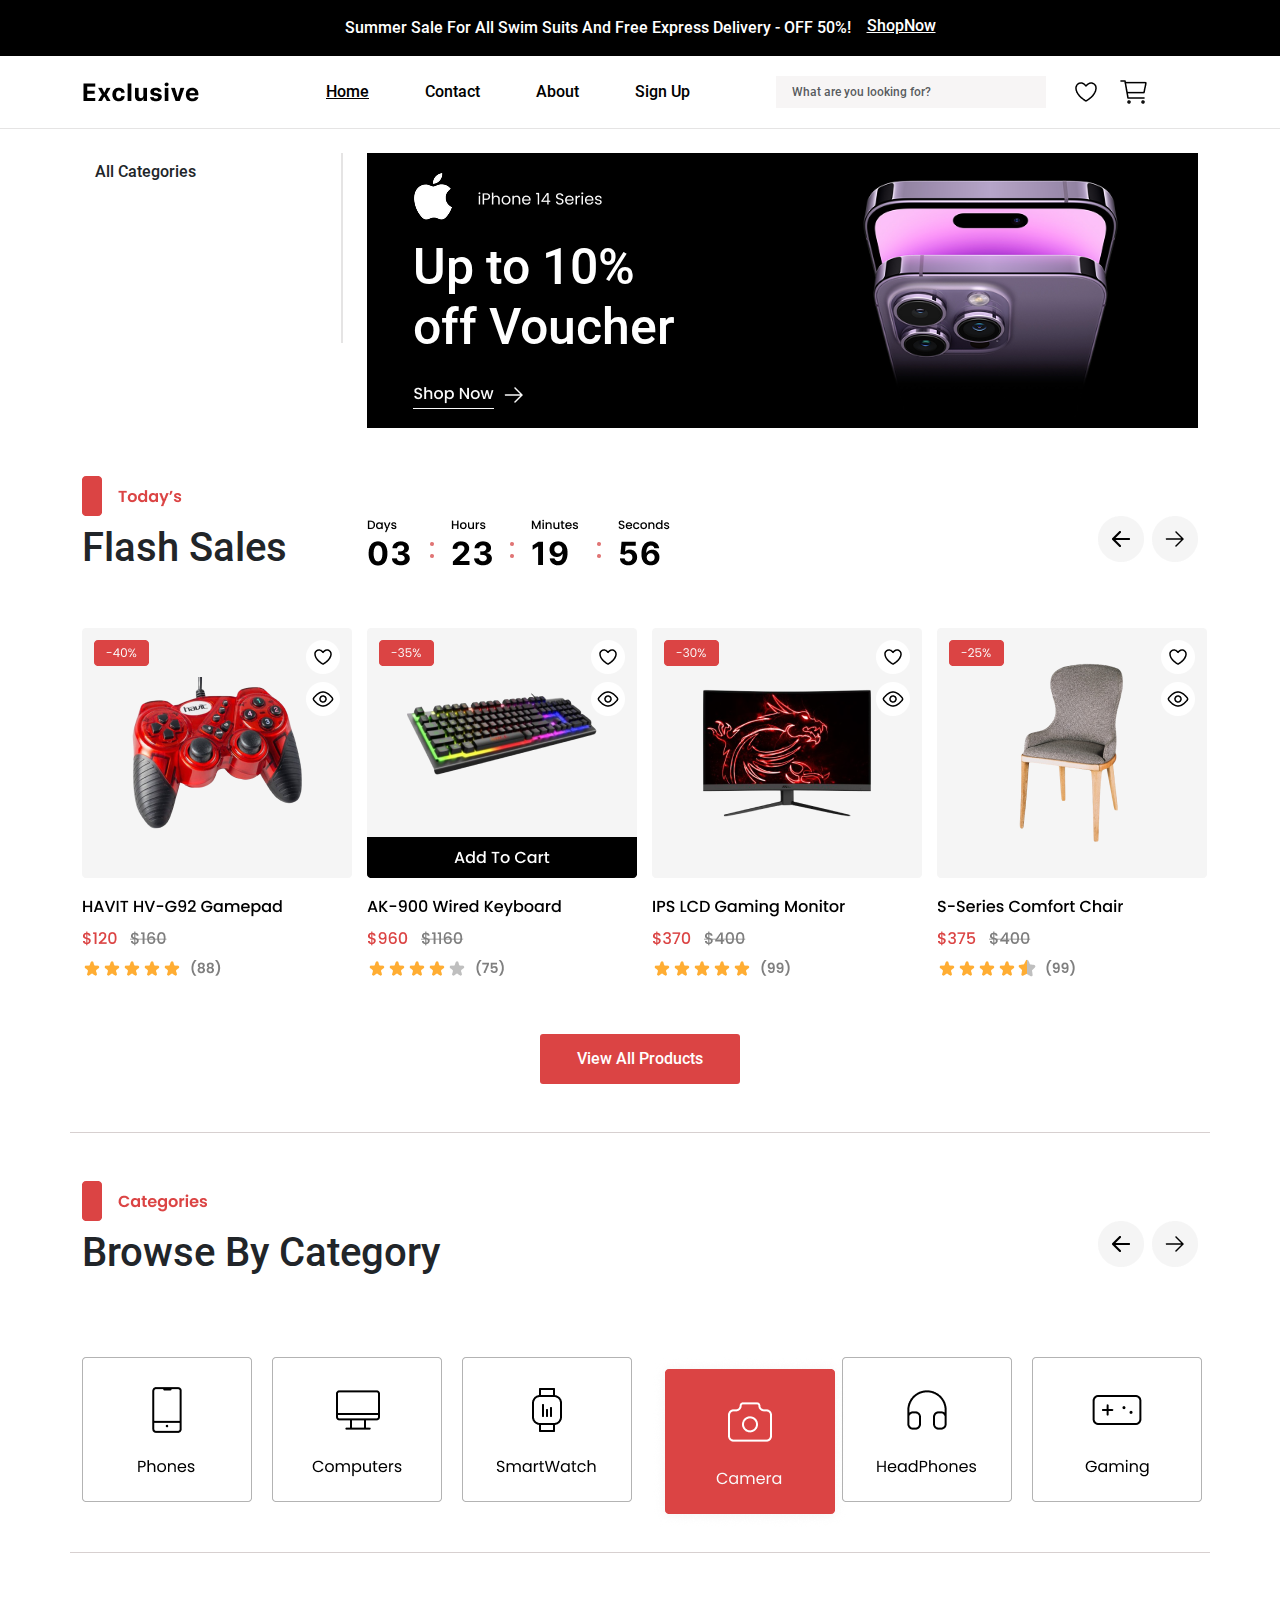
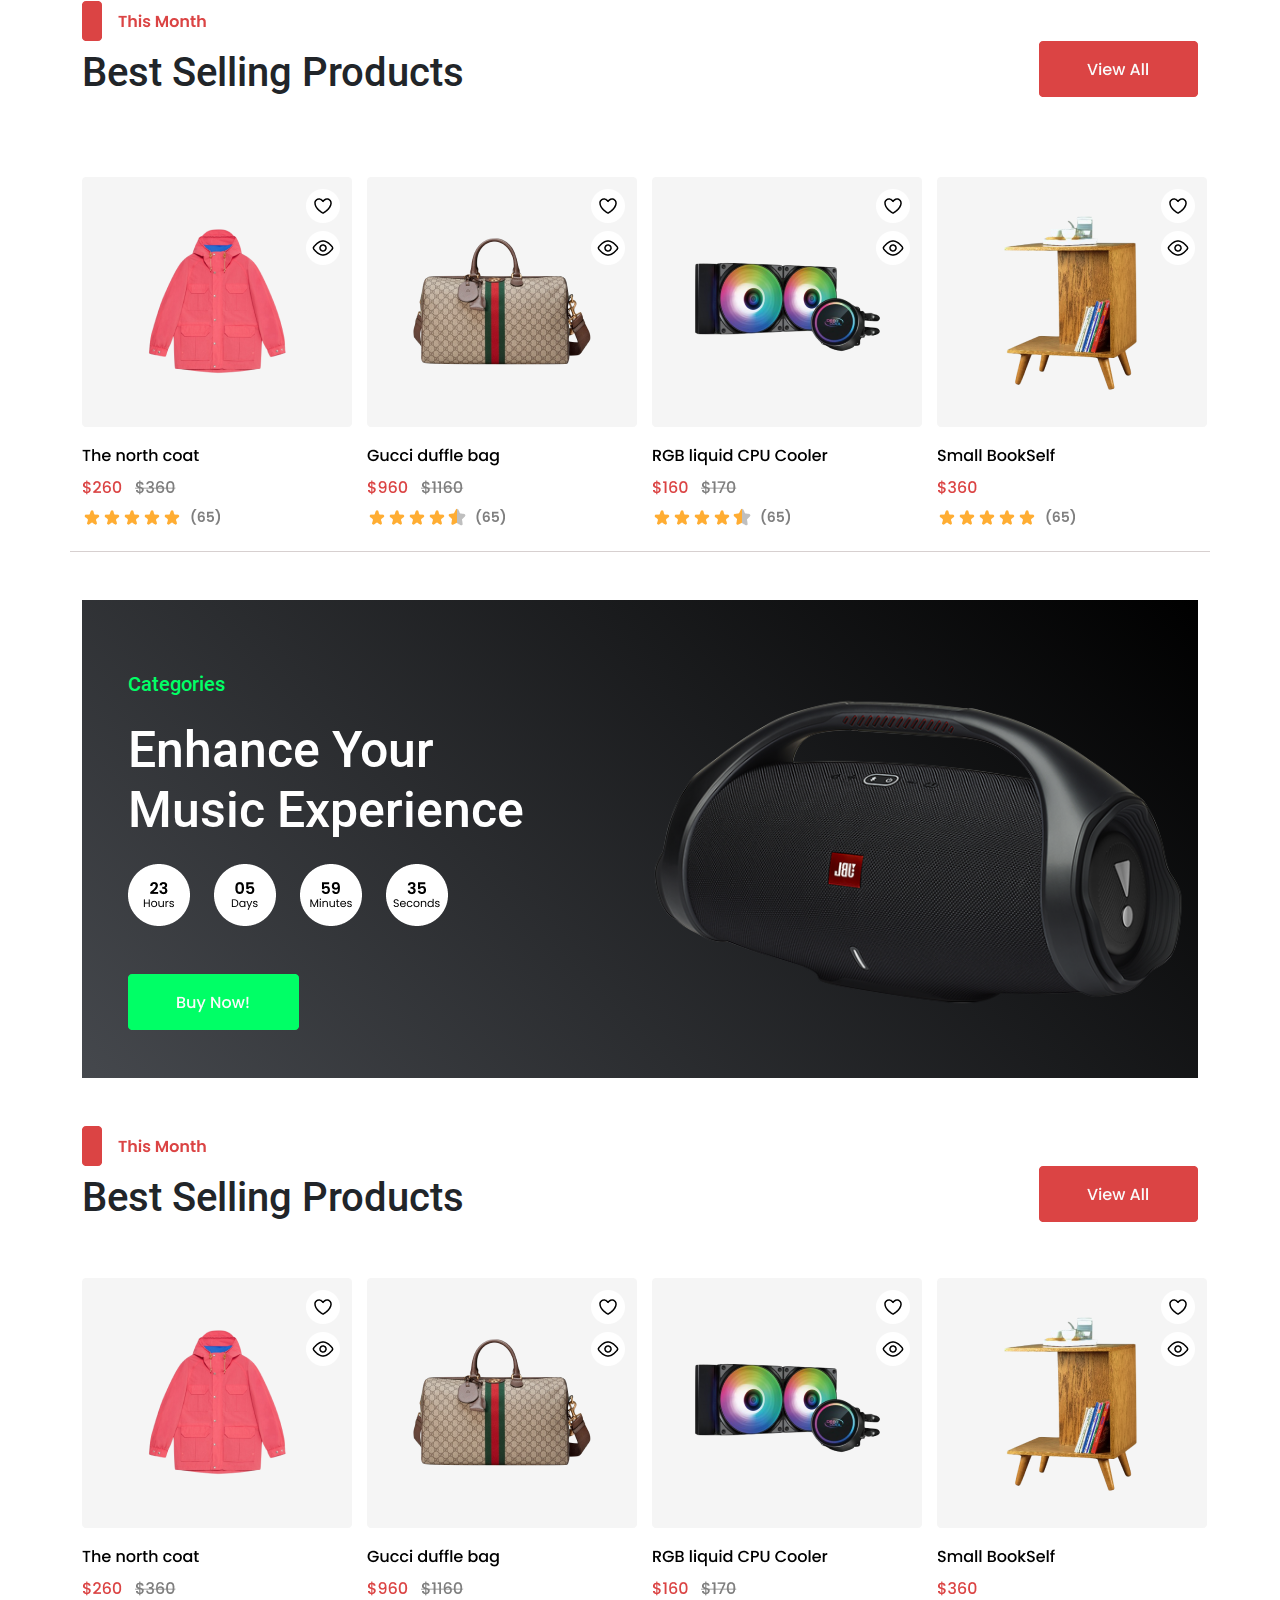
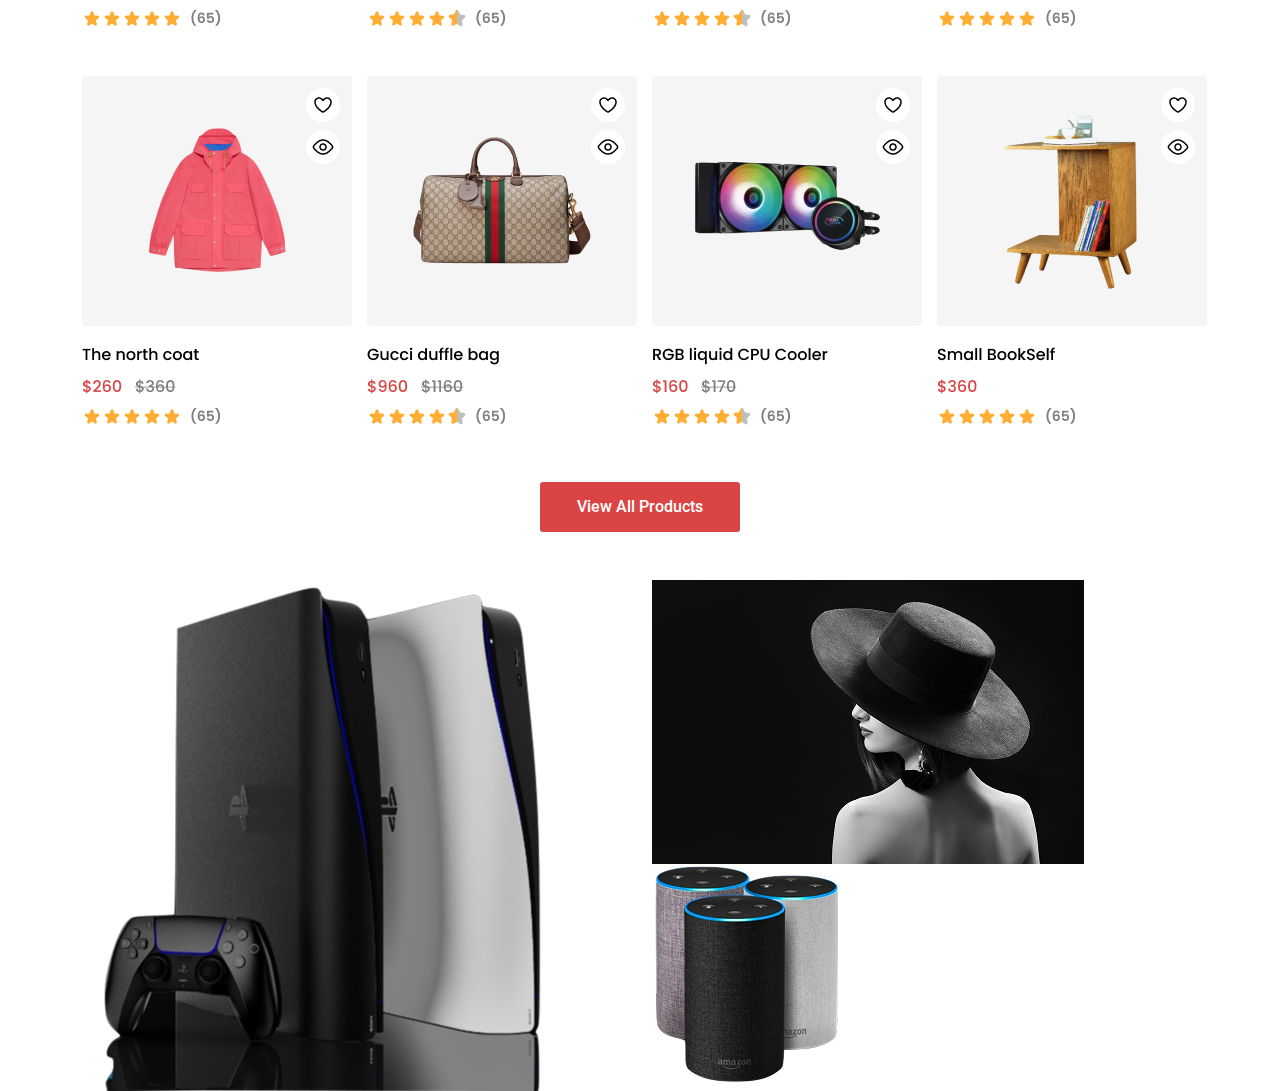
==== index.html @ a67cc104 "first commit" ====
<!DOCTYPE html>
<html lang="en">

<head>
    <meta charset="UTF-8">
    <meta name="viewport" content="width=device-width, initial-scale=1.0">
    <link rel="stylesheet" href="bootstrap-5.3.3-dist/css/bootstrap.min.css">
    <link rel="stylesheet" href="style.css">
    <title>Exclusive</title>
</head>

<body>
    <div class="main">
        <div class="line-1">
            <div class="d-flex justify-content-center pt-3">
                <p class="fs-6">Summer Sale For All Swim Suits And Free Express Delivery - OFF 50%!</p>
                <h4 class="fs-6 ms-lg-3"><a href="#">ShopNow</a></h4>
            </div>
        </div>
        <nav class="navbar navbar-expand-lg p-3">
            <div class="container">
                <img src="./assets/images/navbar/Logo.png" alt="">
                <button class="navbar-toggler" type="button" data-bs-toggle="collapse" data-bs-target="#navbarSupportedContent"
                    aria-controls="navbarSupportedContent" aria-expanded="false" aria-label="Toggle navigation">
                    <span class="navbar-toggler-icon"></span>
                </button>
                <div class="collapse navbar-collapse" id="navbarSupportedContent">
                    <ul class="navbar-nav ms-auto me-auto mb-2 mb-lg-0">
                        <li class="nav-item">
                            <a class="nav-link active text-decoration-underline ps-5 fs-6" aria-current="page" href="#">Home</a>
                        </li>
                        <li class="nav-item">
                            <a class="nav-link active ps-5 fs-6" aria-current="page" href="#">Contact</a>
                        </li>
                        <li class="nav-item">
                            <a class="nav-link active ps-5 fs-6" aria-current="page" href="#">About</a>
                        </li>
                        <li class="nav-item">
                            <a class="nav-link active ps-5 fs-6" aria-current="page" href="#">Sign Up</a>
                        </li>
                    </ul>
                    <form class="d-flex me-5" role="search">
                        <input class="form-control me-4 p- ps-3" type="search" placeholder="What are you looking for?" aria-label="Search" style="width: 270px; background-color: rgba(233, 227, 227, 0.359);font-size: 12px; border: none;">
                        <img src="./assets/images/navbar/Wishlist.png" class="me-3" alt="">
                        <img src="./assets/images/navbar/Cart1.png" alt="">
                    </form>
                </div>
            </div>
        </nav><div class="carded none">
            <div class="container">
                <p class="d-inline-flex gap-1">
                    <button class="btn" type="button" data-bs-toggle="collapse" data-bs-target=".multi-collapse"
                        aria-expanded="false" aria-controls="multiCollapseExample1 multiCollapseExample2">All categories</button>
                </p>
                <div class="row">
                    <div class="col">
                        <div class="collapse multi-collapse" id="multiCollapseExample1">
                            <div class="card card-body">
                                <ul style="list-style-type: none;">
                                    <li class="mt-1 mx-lg-0">Women's Fashion</li>
                                    <li class="mt-1">Men's Fashion</li>
                                    <li class="mt-1">Electronics</li>
                                    <li class="mt-1">Home & Lifestyle</li>
                                    <li class="mt-1">Medicine</li>
                                </ul>
                            </div>
                        </div>
                    </div>
                    <div class="col">
                        <div class="collapse multi-collapse" id="multiCollapseExample2">
                            <div class="card card-body">
                                <ul style="list-style-type: none;">
                                    <li class="mt-1">Sport's & Outdoor</li>
                                    <li class="mt-1">Baby's & Toys</li>
                                    <li class="mt-1">Groceries & Pets</li>
                                    <li class="mt-1">Health</li>
                                    <li class="mt-1">Beauty</li>
                                </ul>
                            </div>
                        </div>
                    </div>
                </div>
            </div>
        </div>
        <div class="header pt-4">
            <div class="container-lg container-fluid">
                <div class="row">
                    <div class="col-3 col-sm-3 col-md-3 col-lg-3">
                        <div class="slider block">
                            <p>
                                <button class="btn" type="button" data-bs-toggle="collapse" data-bs-target="#collapseWidthExample"
                                    aria-expanded="false" aria-controls="collapseWidthExample">
                                    <p>All Categories</p>
                                </button>
                            </p>
                            <div style="min-height: 120px;">
                                <div class="collapse collapse-horizontal" id="collapseWidthExample">
                                    <div class="card card-body p-0 m-0 me-auto" style="width: 200px; cursor: pointer;">
                                        <ul style="list-style-type: none;">
                                            <li class="mt-1 mx-lg-0 mx-5">Women's Fashion</li>
                                            <li class="mt-1">Men's Fashion</li>
                                            <li class="mt-1">Electronics</li>
                                            <li class="mt-1">Home & Lifestyle</li>
                                            <li class="mt-1">Medicine</li>
                                            <li class="mt-1">Sport's & Outdoor</li>
                                            <li class="mt-1">Baby's & Toys</li>
                                            <li class="mt-1">Groceries & Pets</li>
                                            <li class="mt-1">Health & Beauty</li>
                                        </ul>
                                    </div>
                                </div>
                            </div>
                        </div>
                    </div>
                    <div class="col-12 col-sm-12 col-md-9 col-lg-9 d-flex align-items-center justify-content-center">
                        <div class="row mobile d-flex align-items-center justify-content-center" style="background-color: black;">
                            <div class="col-12 col-sm-12 col-md-6 col-lg-6" style="padding-left: 3.6vw;">
                                <div class="text-header text-lg-start text-center">
                                    <img src="./assets/images/cards/Frame 563.png" alt="">
                                    <h1 class="py-3" style="color: white; " >Up to 10% <br> off Voucher</h1>
                                    <img src="./assets/images/header/Frame 562.png" alt="">
                                </div>
                            </div>
                            <div class="col-12 col-sm-12 col-md-6 col-lg-6 me-lg-auto text-center mt-3">
                                <img src="./assets/images/header/mobile-imge.png" alt="" class="img-fluid" style="width: 500px;">
                            </div>

                        </div>
                    </div>
                </div>
            </div>
        </div>
        <div class="cards-1 mt-5">
            <div class="container">
                <img src="./assets/images/cards/Frame 625.png" alt="">
                <div class="row gy-5">
                    <div class="col-12 col-sm-12 col-md-3 co-lg-3 text-lg-start text-center">
                        <h1 class="mt-2">Flash Sales</h1>
                    </div>
                    <div class="col-12 col-sm-12 col-md-5 co-lg-5 text-lg-start text-center">
                        <img src="./assets/images/cards/Group 1000005937.png" alt="" >
                    </div>
                    <div class="col-12 col-sm-12 col-md-4 co-lg-4  text-lg-end text-center">
                        <img src="./assets/images/cards/Frame 726.png" alt="" class="">
                    </div>
                </div>
            </div>
        </div>
        <div class="cards-2 mt-5">
            <div class="container card-2-inner">
                <div class="row gy-5 gx-4 text-lg-start text-center">
                    <div class="col-12 col-sm-12 col-md-6 col-lg-3">
                        <img src="./assets/images/cards/Cart With Flat Discount.png" alt="">
                    </div>
                    <div class="col-12 col-sm-12 col-md-6 col-lg-3">
                        <img src="./assets/images/cards/Cart With Flat Discount (1).png" alt="">
                    </div>
                    <div class="col-12 col-sm-12 col-md-6 col-lg-3">
                        <img src="./assets/images/cards/Cart With Flat Discount (2).png" alt="">
                    </div>
                    <div class="col-12 col-sm-12 col-md-6 col-lg-3">
                        <img src="./assets/images/cards/Cart With Flat Discount (3).png" alt="">
                    </div>
                </div>
                <div class="button text-center py-5">
                    <button type="button" class="btn btn-1 border-0 mt-2 text-center">View All Products</button>
                </div>
            </div>
        </div>
        <div class="cards-1 mt-5">
            <div class="container">
                <img src="./assets/images/cards/catogeries.png" alt="">
                <div class="row gy-5">
                    <div class="col-12 col-sm-12 col-md-8 co-lg-8 text-lg-start text-center">
                        <h1 class="mt-2">Browse By Category</h1>
                    </div>
                    <div class="col-12 col-sm-12 col-md-4 co-lg-4  text-lg-end text-center">
                        <img src="./assets/images/cards/Frame 726.png" alt="" class="">
                    </div>
                </div>
            </div>
        </div>
        <div class="cards-2 mt-5">
            <div class="container card-2-inner py-4">
                <div class="row gy-5 gx-4 text-lg-start text-center">
                    <div class="col-12 col-sm-6 col-md-4 col-lg-2">
                        <img src="./assets/images/cards/Category-Phone.png" alt="">
                    </div>
                    <div class="col-12 col-sm-6 col-md-4 col-lg-2">
                        <img src="./assets/images/cards/catego compu.png" alt="">
                    </div>
                    <div class="col-12 col-sm-6 col-md-4 col-lg-2">
                        <img src="./assets/images/cards/Category-watch.png" alt="">
                    </div>
                    <div class="col-12 col-sm-6 col-md-4 col-lg-2 ">
                        <img src="./assets/images/cards/Category-camera.png" alt="">
                    </div>
                    <div class="col-12 col-sm-6 col-md-4 col-lg-2">
                        <img src="./assets/images/cards/Category-.png" alt="">
                    </div>
                    <div class="col-12 col-sm-6 col-md-4 col-lg-2">
                        <img src="./assets/images/cards/geming.png" alt="">
                    </div>
                </div>
            </div>
        </div>
        <div class="cards-1 mt-5">
            <div class="container">
                <img src="./assets/images/cards/month.png" alt="">
                <div class="row gy-5">
                    <div class="col-12 col-sm-12 col-md-8 co-lg-8 text-lg-start text-center">
                        <h1 class="mt-2">Best Selling Products</h1>
                    </div>
                    <div class="col-12 col-sm-12 col-md-4 co-lg-4  text-lg-end text-center">
                        <img src="./assets/images/cards/Button.png" alt="" class="">
                    </div>
                </div>
            </div>
        </div>
        <div class="cards-2 mt-5">
            <div class="container card-2-inner py-4">
                <div class="row gy-5 gx-4 text-lg-start text-center">
                    <div class="col-12 col-sm-12 col-md-6 col-lg-3">
                        <img src="./assets/images/cards/Cart.png" alt="">
                    </div>
                    <div class="col-12 col-sm-12 col-md-6 col-lg-3">
                        <img src="./assets/images/cards/Cart (1).png" alt="">
                    </div>
                    <div class="col-12 col-sm-12 col-md-6 col-lg-3">
                        <img src="./assets/images/cards/Cart (2).png" alt="">
                    </div>
                    <div class="col-12 col-sm-12 col-md-6 col-lg-3">
                        <img src="./assets/images/cards/Cart (3).png" alt="">
                    </div>
                </div>
            </div>
        </div>
        <div class="banner mt-5">
            <div class="container">
                <div class="row gy-2">
                    <div class="col-12 col-sm-12 col-md-12 col-lg-12 d-flex align-items-center justify-content-center">
                        <div class="row mobile d-flex align-items-center justify-content-center py-5" style="background: linear-gradient(45deg, #45484d 0%,#000000 100%); ">
                            <div class="col-12 col-sm-12 col-md-6 col-lg-6" style="padding-left: 3.6vw;">
                                <div class="text-header text-lg-start text-center">
                                    <h5 class="mt-4" style="color: #00FF66;">Categories</h5>
                                    <h1 class="py-3" style="color: white; ">Enhance Your <br> Music Experience</h1>
                                    <img src="./assets/images/cards/group-circles.png" alt=""> <br>
                                    <img src="./assets/images/cards/Button (1).png" alt="" class="mt-5">
                                </div>
                            </div>
                            <div class="col-12 col-sm-12 col-md-6 col-lg-6 me-lg-auto text-center mt-4" style="">
                                <img src="./assets/images/cards/JBL_BOOMBOX_2_HERO_020_x1 (1) 1.png" alt="" class="img-fluid" style="width: 100%; height: 100%;">
                            </div>
                    
                        </div>
                    </div>
                </div>
            </div>
        </div>
        <div class="cards-1 mt-5">
            <div class="container">
                <img src="./assets/images/cards/month.png" alt="">
                <div class="row gy-5">
                    <div class="col-12 col-sm-12 col-md-8 co-lg-8 text-lg-start text-center">
                        <h1 class="mt-2">Best Selling Products</h1>
                    </div>
                    <div class="col-12 col-sm-12 col-md-4 co-lg-4  text-lg-end text-center">
                        <img src="./assets/images/cards/Button.png" alt="" class="">
                    </div>
                </div>
            </div>
        </div>
        <div class="cards-2 mt-5">
            <div class="container ">
                <div class="row gy-5 gx-4 text-lg-start text-center">
                    <div class="col-12 col-sm-12 col-md-6 col-lg-3">
                        <img src="./assets/images/cards/Cart.png" alt="">
                    </div>
                    <div class="col-12 col-sm-12 col-md-6 col-lg-3">
                        <img src="./assets/images/cards/Cart (1).png" alt="">
                    </div>
                    <div class="col-12 col-sm-12 col-md-6 col-lg-3">
                        <img src="./assets/images/cards/Cart (2).png" alt="">
                    </div>
                    <div class="col-12 col-sm-12 col-md-6 col-lg-3">
                        <img src="./assets/images/cards/Cart (3).png" alt="">
                    </div>
                </div>
            </div>
        </div>
        <div class="cards-2 mt-5">
            <div class="container ">
                <div class="row gy-5 gx-4 text-lg-start text-center">
                    <div class="col-12 col-sm-12 col-md-6 col-lg-3">
                        <img src="./assets/images/cards/Cart.png" alt="">
                    </div>
                    <div class="col-12 col-sm-12 col-md-6 col-lg-3">
                        <img src="./assets/images/cards/Cart (1).png" alt="">
                    </div>
                    <div class="col-12 col-sm-12 col-md-6 col-lg-3">
                        <img src="./assets/images/cards/Cart (2).png" alt="">
                    </div>
                    <div class="col-12 col-sm-12 col-md-6 col-lg-3">
                        <img src="./assets/images/cards/Cart (3).png" alt="">
                    </div>
                </div>
                <div class="button text-center py-5">
                    <button type="button" class="btn btn-1 border-0 mt-2 text-center">View All Products</button>
                </div>
            </div>
        </div>
        <div class="grid-1">
            <div class="container">
                <div class="row">
                     <div class="col-12 col-sm-12 col-md-6 col-lg-6">
                        <div class="grid-1-card">
                            <img src="./assets/images/crads-2/ps5-slim-goedkope-playstation_large 1.png" alt="">
                        </div>
                     </div>
                     <div class="col-12 col-sm-12 col-md-6 col-lg-6">
                        <div class="row">
                            <div class="col-12">
                                <div class="grid-sec-2">
                                    <img src="./assets/images/crads-2/attractive-woman-wearing-hat-posing-black-background 1.png" alt="">
                                </div>
                            </div>
                            <div class="col-12">
                                <div class="grid-sec-3">
                                    <img src="./assets/images/crads-2/69-694768_amazon-echo-png-clipart-transparent-amazon-echo-png 1.png" alt="">
                                    
                                </div>
                            </div>
                        </div>
                     </div>
                </div>
            </div>
        </div>
    </div>
    <script src="bootstrap-5.3.3-dist/js/bootstrap.min.js"></script>
</body>

</html>
---- style.css ----
@font-face {
    font-family: Roboto;
    src: url(assets/font/Roboto/Roboto-Black.ttf),
}

@font-face {
    font-family: Roboto-med;
    src: url(assets/font/Roboto/Roboto-Medium.ttf),
}

@font-face {
    font-family: Roboto-light;
    src: url(assets/font/Roboto/Roboto-Light.ttf);
}

* {
    margin: 0;
    padding: 0;
    box-sizing: border-box;
    font-family: Roboto-med;
}

.main {
    width: 100%;
    height: 100%;
    overflow-x: hidden;
    box-sizing: border-box;
}

.line-1 {
    width: 100%;
    height: 100%;
    background-color: black;
    color: white;
}

.line-1 h4 a{
    color: white;
}

.navbar {
    background-color: white;
    border-bottom: 1px solid rgba(183, 181, 181, 0.359);
}

.form-control {
    border-radius: 0;
}

.mobile {
    width: 100%;
    height: 100%;
}

.collapse li:hover {
    text-decoration: underline;
}

.slider {
    border-right: 2px solid rgba(183, 181, 181, 0.359);
}

.mobile h1 {
    font-size: 50px;
}

.none {
    display: none;
}

@media (max-width:765px) {
    .none {
        display: block;
    }
    .block {
        display: none;
    }
}

@media (max-width:840px) {
    .mobile h1 {
        font-size: 40px;
    }
}

.card-2-inner {
    width: 100%;
    height: 100%;
    border-bottom: 1px solid rgb(215, 208, 208);
}

.btn-1 {
    border-radius: 3px;
    background-color: #DB4444;
    width: 200px;
    height: 50px;
    color: white;
}
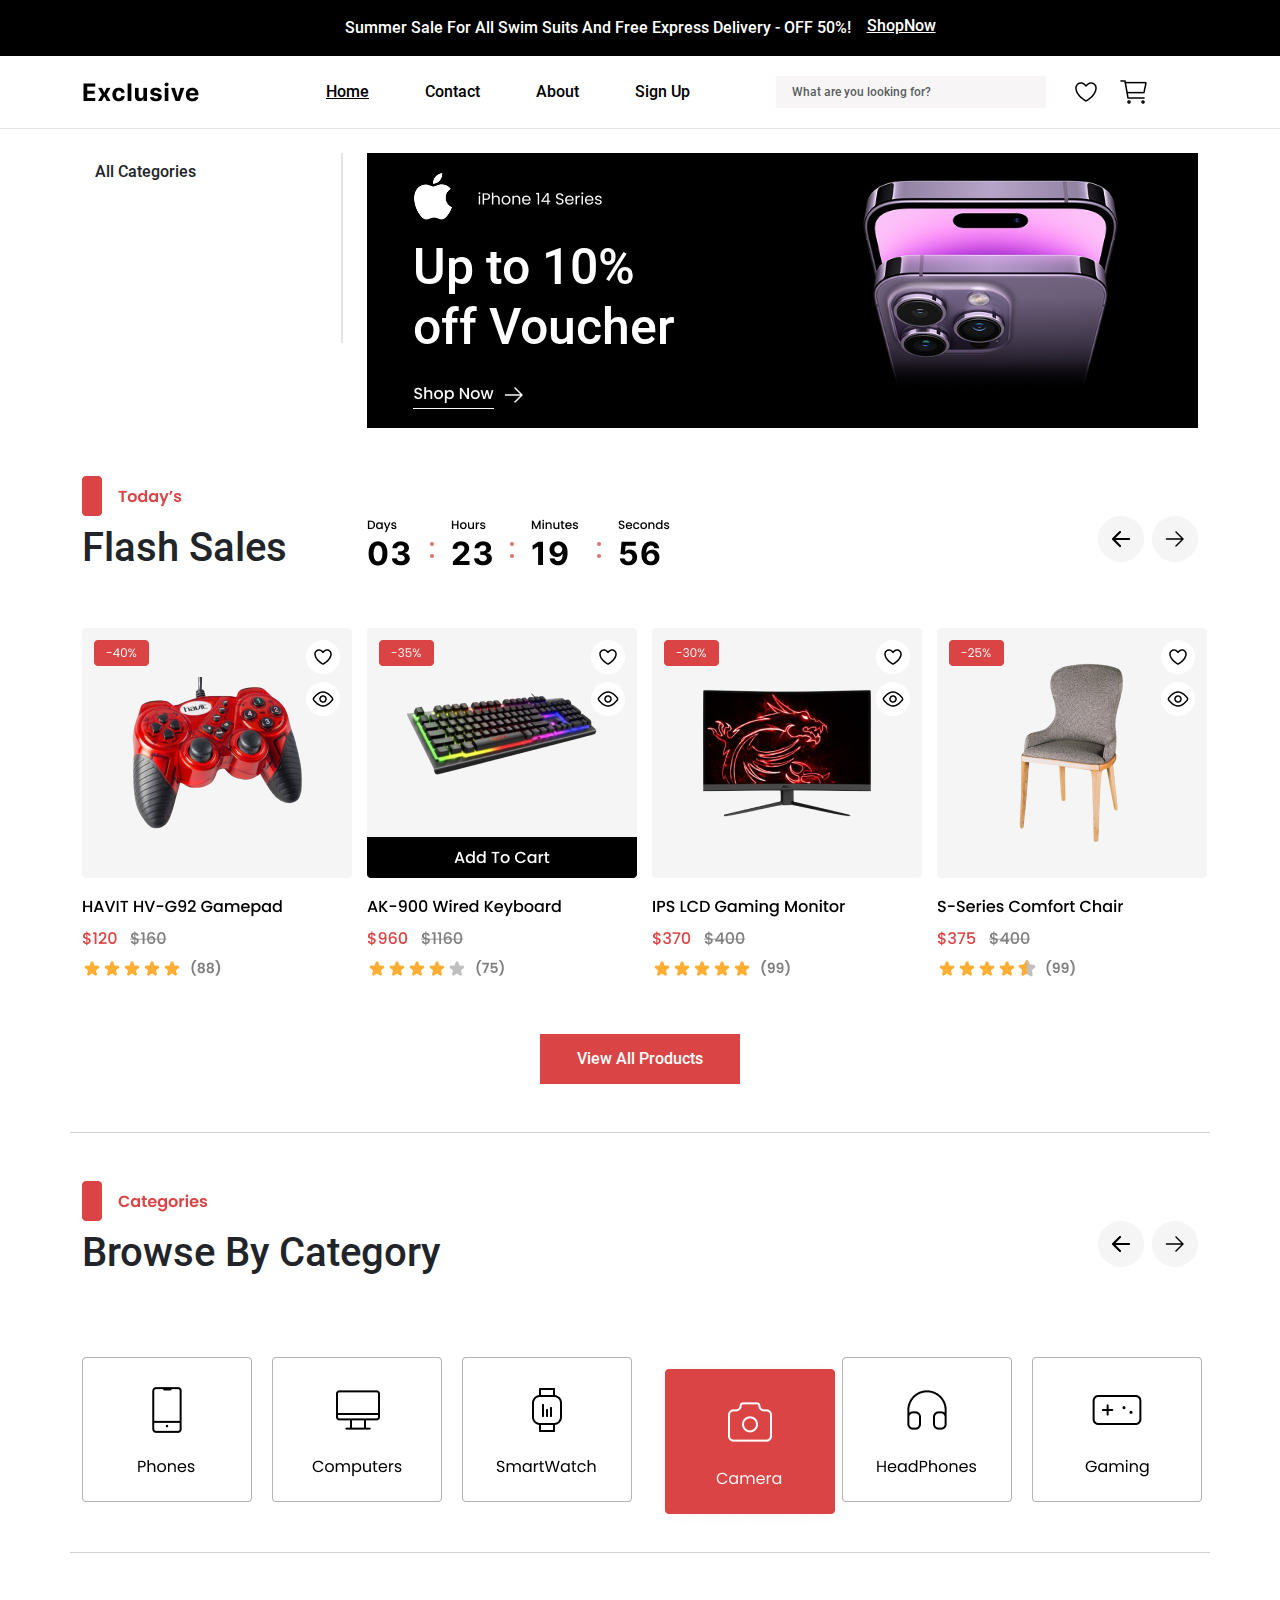
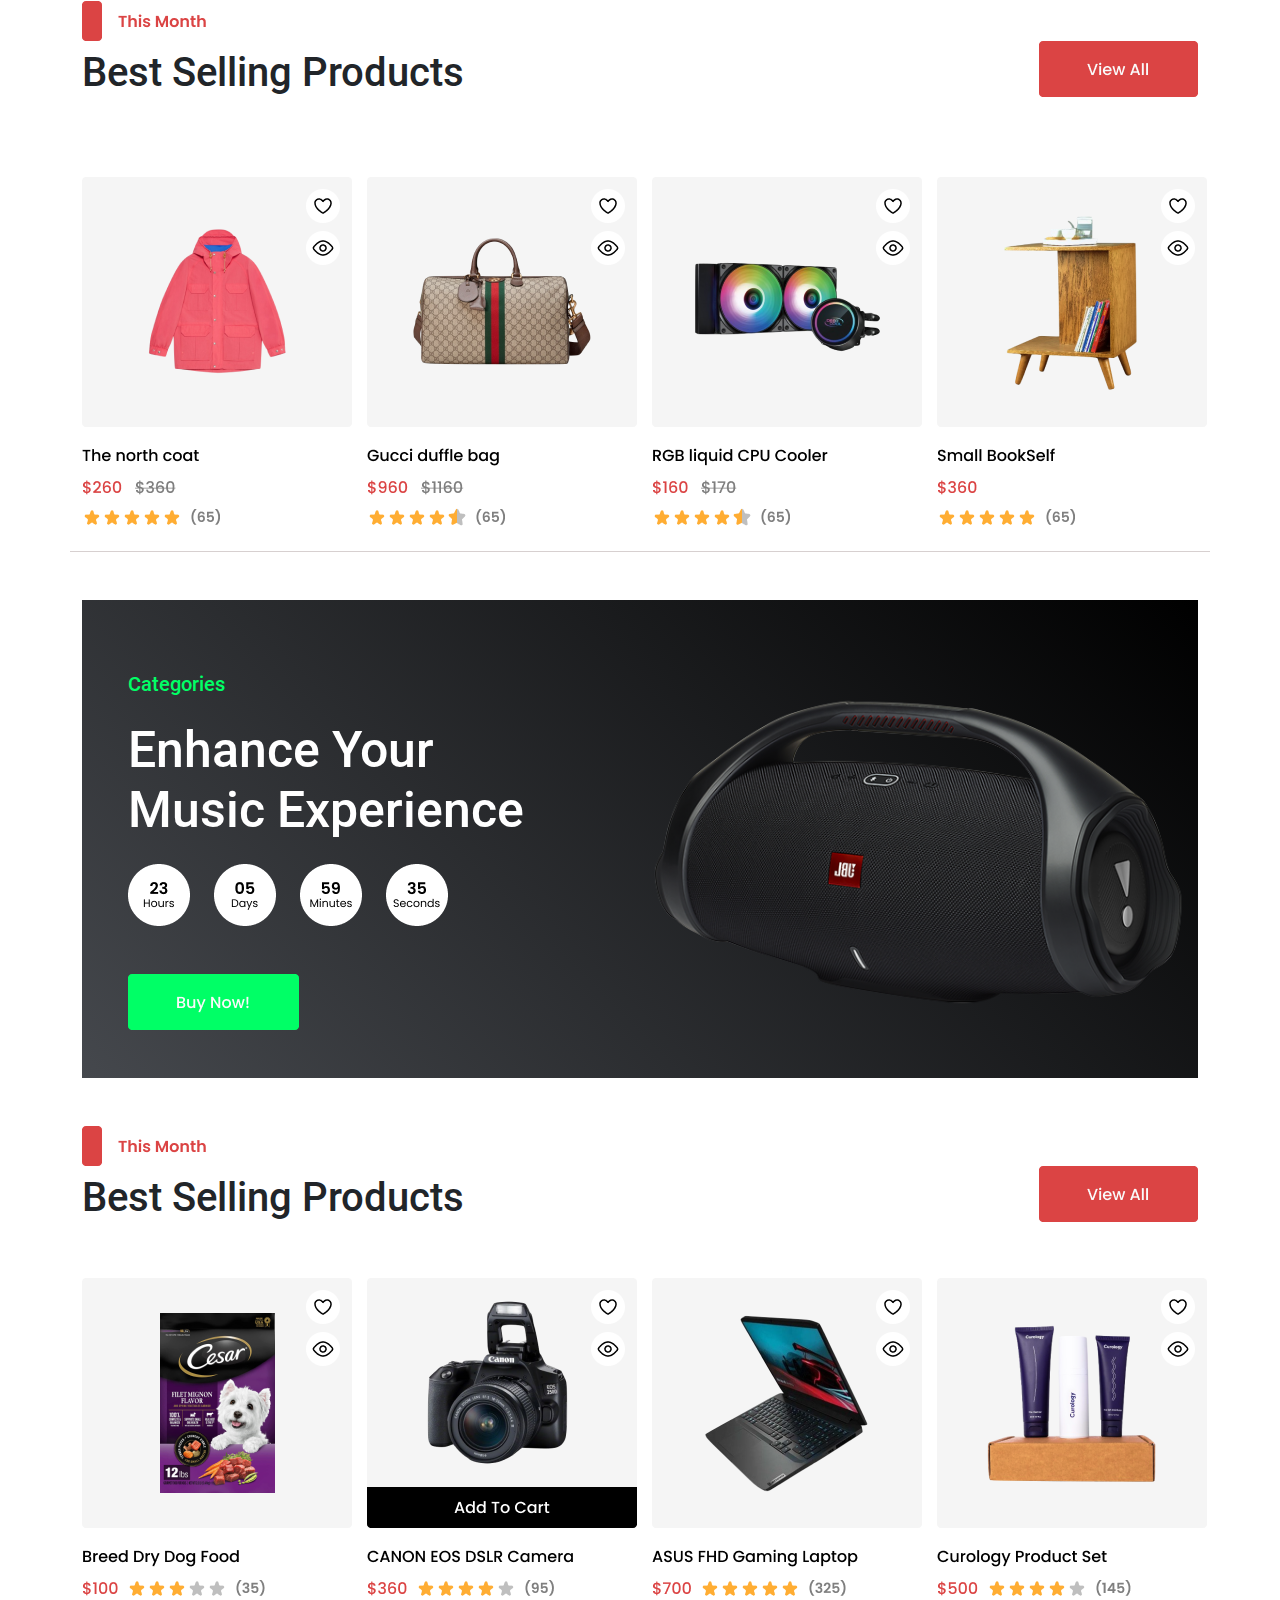
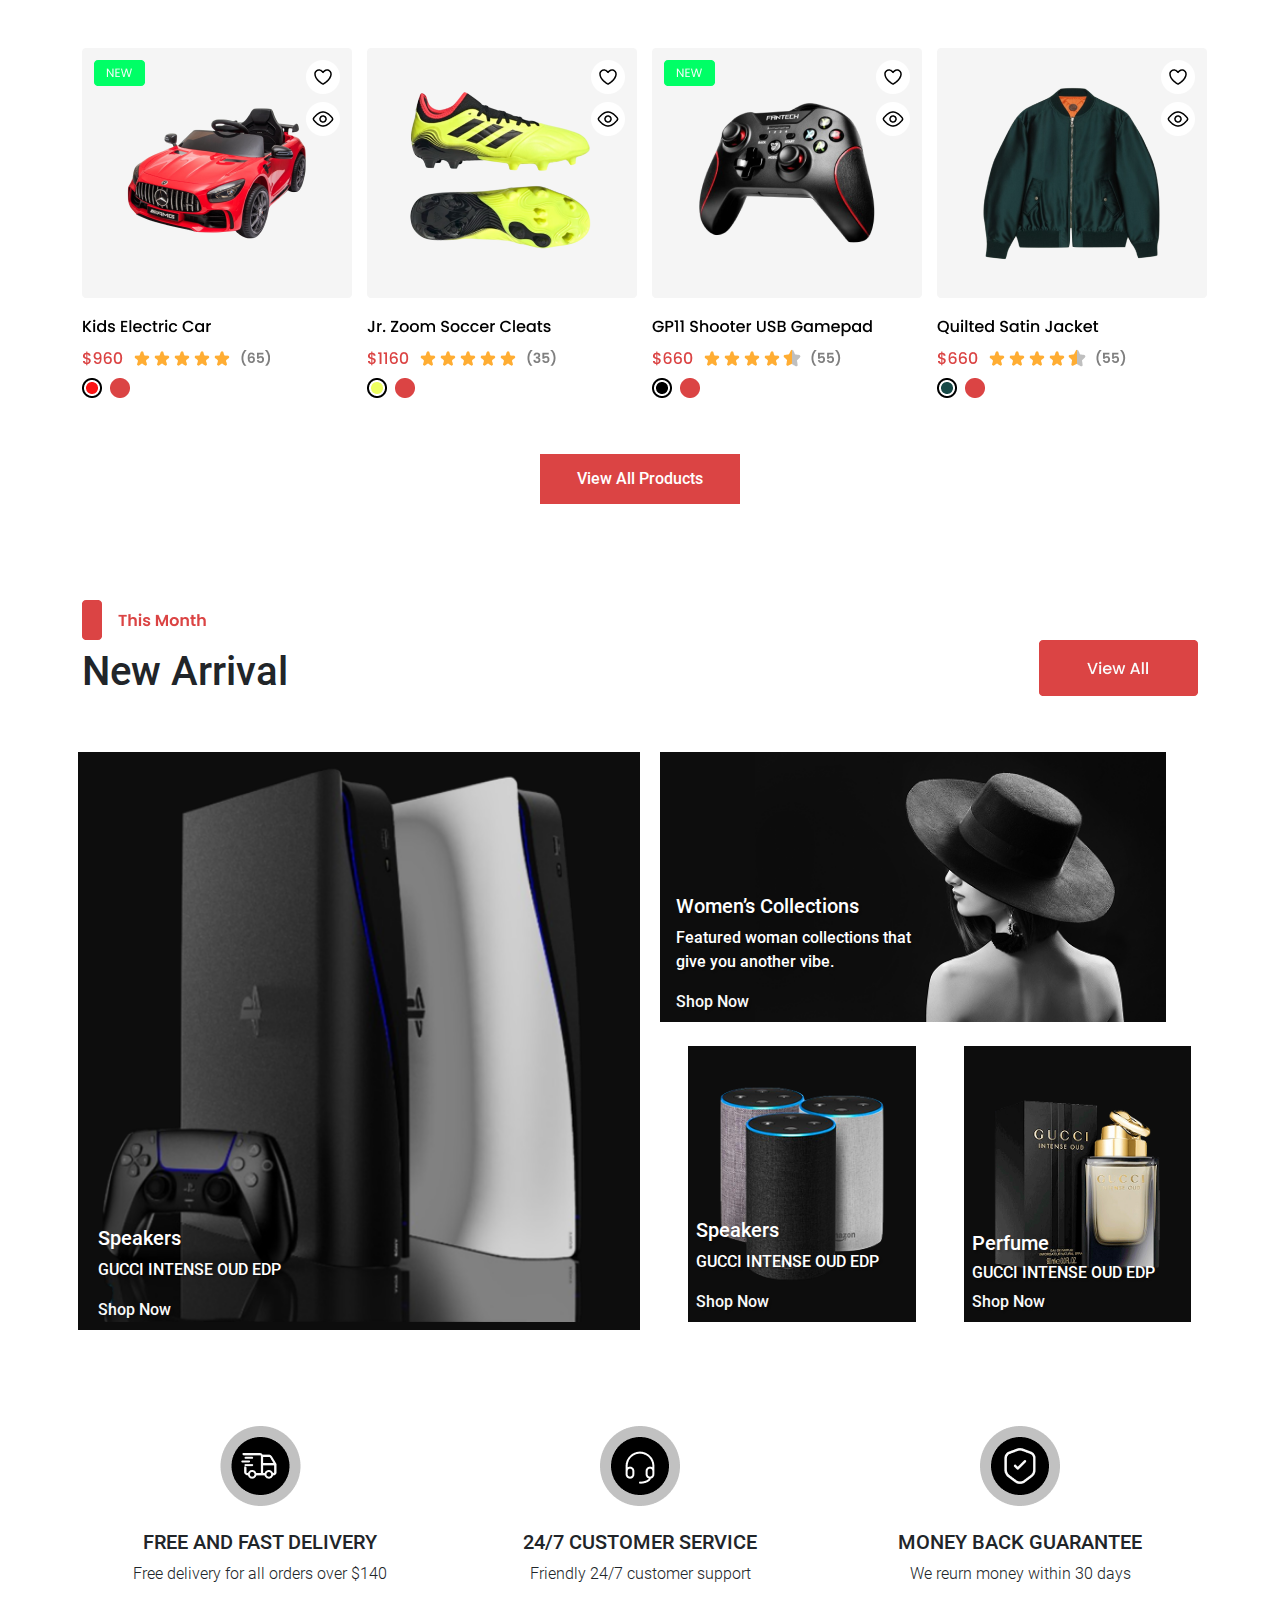
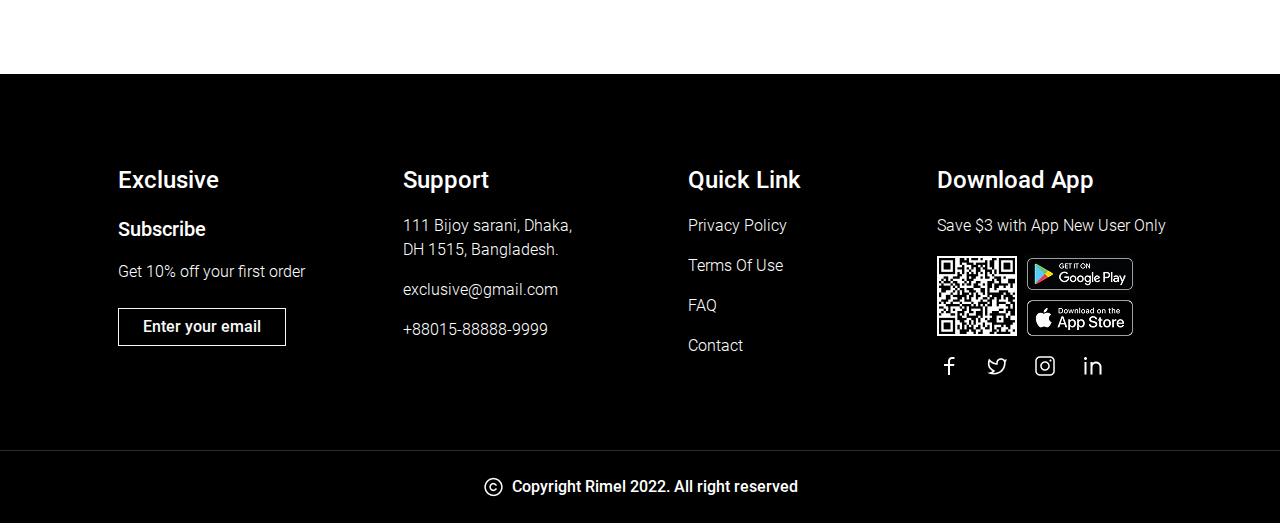
==== commit 3188d298: "main-page-complete" ====
--- a/index.html
+++ b/index.html
@@ -20,14 +20,16 @@
         <nav class="navbar navbar-expand-lg p-3">
             <div class="container">
                 <img src="./assets/images/navbar/Logo.png" alt="">
-                <button class="navbar-toggler" type="button" data-bs-toggle="collapse" data-bs-target="#navbarSupportedContent"
-                    aria-controls="navbarSupportedContent" aria-expanded="false" aria-label="Toggle navigation">
+                <button class="navbar-toggler" type="button" data-bs-toggle="collapse"
+                    data-bs-target="#navbarSupportedContent" aria-controls="navbarSupportedContent"
+                    aria-expanded="false" aria-label="Toggle navigation">
                     <span class="navbar-toggler-icon"></span>
                 </button>
                 <div class="collapse navbar-collapse" id="navbarSupportedContent">
                     <ul class="navbar-nav ms-auto me-auto mb-2 mb-lg-0">
                         <li class="nav-item">
-                            <a class="nav-link active text-decoration-underline ps-5 fs-6" aria-current="page" href="#">Home</a>
+                            <a class="nav-link active text-decoration-underline ps-5 fs-6" aria-current="page"
+                                href="#">Home</a>
                         </li>
                         <li class="nav-item">
                             <a class="nav-link active ps-5 fs-6" aria-current="page" href="#">Contact</a>
@@ -40,17 +42,21 @@
                         </li>
                     </ul>
                     <form class="d-flex me-5" role="search">
-                        <input class="form-control me-4 p- ps-3" type="search" placeholder="What are you looking for?" aria-label="Search" style="width: 270px; background-color: rgba(233, 227, 227, 0.359);font-size: 12px; border: none;">
-                        <img src="./assets/images/navbar/Wishlist.png" class="me-3" alt="">
-                        <img src="./assets/images/navbar/Cart1.png" alt="">
+                        <input class="form-control me-4 p- ps-3" type="search" placeholder="What are you looking for?"
+                            aria-label="Search"
+                            style="width: 270px; background-color: rgba(233, 227, 227, 0.359);font-size: 12px; border: none;">
+                        <img src="./assets/images/navbar/Wishlist.png" class="me-3 cursor" alt="">
+                        <img src="./assets/images/navbar/Cart1.png" alt="" class="cursor">
                     </form>
                 </div>
             </div>
-        </nav><div class="carded none">
+        </nav>
+        <div class="carded none">
             <div class="container">
                 <p class="d-inline-flex gap-1">
                     <button class="btn" type="button" data-bs-toggle="collapse" data-bs-target=".multi-collapse"
-                        aria-expanded="false" aria-controls="multiCollapseExample1 multiCollapseExample2">All categories</button>
+                        aria-expanded="false" aria-controls="multiCollapseExample1 multiCollapseExample2">All
+                        categories</button>
                 </p>
                 <div class="row">
                     <div class="col">
@@ -88,8 +94,9 @@
                     <div class="col-3 col-sm-3 col-md-3 col-lg-3">
                         <div class="slider block">
                             <p>
-                                <button class="btn" type="button" data-bs-toggle="collapse" data-bs-target="#collapseWidthExample"
-                                    aria-expanded="false" aria-controls="collapseWidthExample">
+                                <button class="btn" type="button" data-bs-toggle="collapse"
+                                    data-bs-target="#collapseWidthExample" aria-expanded="false"
+                                    aria-controls="collapseWidthExample">
                                     <p>All Categories</p>
                                 </button>
                             </p>
@@ -113,16 +120,18 @@
                         </div>
                     </div>
                     <div class="col-12 col-sm-12 col-md-9 col-lg-9 d-flex align-items-center justify-content-center">
-                        <div class="row mobile d-flex align-items-center justify-content-center" style="background-color: black;">
+                        <div class="row mobile d-flex align-items-center justify-content-center"
+                            style="background-color: black;">
                             <div class="col-12 col-sm-12 col-md-6 col-lg-6" style="padding-left: 3.6vw;">
                                 <div class="text-header text-lg-start text-center">
                                     <img src="./assets/images/cards/Frame 563.png" alt="">
-                                    <h1 class="py-3" style="color: white; " >Up to 10% <br> off Voucher</h1>
+                                    <h1 class="py-3" style="color: white; ">Up to 10% <br> off Voucher</h1>
                                     <img src="./assets/images/header/Frame 562.png" alt="">
                                 </div>
                             </div>
                             <div class="col-12 col-sm-12 col-md-6 col-lg-6 me-lg-auto text-center mt-3">
-                                <img src="./assets/images/header/mobile-imge.png" alt="" class="img-fluid" style="width: 500px;">
+                                <img src="./assets/images/header/mobile-imge.png" alt="" class="img-fluid"
+                                    style="width: 500px;">
                             </div>
 
                         </div>
@@ -138,10 +147,10 @@
                         <h1 class="mt-2">Flash Sales</h1>
                     </div>
                     <div class="col-12 col-sm-12 col-md-5 co-lg-5 text-lg-start text-center">
-                        <img src="./assets/images/cards/Group 1000005937.png" alt="" >
+                        <img src="./assets/images/cards/Group 1000005937.png" alt="">
                     </div>
                     <div class="col-12 col-sm-12 col-md-4 co-lg-4  text-lg-end text-center">
-                        <img src="./assets/images/cards/Frame 726.png" alt="" class="">
+                        <img src="./assets/images/cards/Frame 726.png" alt="" class="cursor">
                     </div>
                 </div>
             </div>
@@ -149,17 +158,17 @@
         <div class="cards-2 mt-5">
             <div class="container card-2-inner">
                 <div class="row gy-5 gx-4 text-lg-start text-center">
-                    <div class="col-12 col-sm-12 col-md-6 col-lg-3">
-                        <img src="./assets/images/cards/Cart With Flat Discount.png" alt="">
-                    </div>
-                    <div class="col-12 col-sm-12 col-md-6 col-lg-3">
-                        <img src="./assets/images/cards/Cart With Flat Discount (1).png" alt="">
-                    </div>
-                    <div class="col-12 col-sm-12 col-md-6 col-lg-3">
-                        <img src="./assets/images/cards/Cart With Flat Discount (2).png" alt="">
-                    </div>
-                    <div class="col-12 col-sm-12 col-md-6 col-lg-3">
-                        <img src="./assets/images/cards/Cart With Flat Discount (3).png" alt="">
+                    <div class="hover col-12 col-sm-12 col-md-6 col-lg-3">
+                        <img src="./assets/images/cards/Cart With Flat Discount.png" alt="" class="cursor">
+                    </div>
+                    <div class="hover col-12 col-sm-12 col-md-6 col-lg-3">
+                        <img src="./assets/images/cards/Cart With Flat Discount (1).png" alt="" class="cursor">
+                    </div>
+                    <div class="hover col-12 col-sm-12 col-md-6 col-lg-3">
+                        <img src="./assets/images/cards/Cart With Flat Discount (2).png" alt="" class="cursor">
+                    </div>
+                    <div class="hover col-12 col-sm-12 col-md-6 col-lg-3">
+                        <img src="./assets/images/cards/Cart With Flat Discount (3).png" alt="" class="cursor">
                     </div>
                 </div>
                 <div class="button text-center py-5">
@@ -175,7 +184,7 @@
                         <h1 class="mt-2">Browse By Category</h1>
                     </div>
                     <div class="col-12 col-sm-12 col-md-4 co-lg-4  text-lg-end text-center">
-                        <img src="./assets/images/cards/Frame 726.png" alt="" class="">
+                        <img src="./assets/images/cards/Frame 726.png" alt="" class="cursor">
                     </div>
                 </div>
             </div>
@@ -183,23 +192,23 @@
         <div class="cards-2 mt-5">
             <div class="container card-2-inner py-4">
                 <div class="row gy-5 gx-4 text-lg-start text-center">
-                    <div class="col-12 col-sm-6 col-md-4 col-lg-2">
-                        <img src="./assets/images/cards/Category-Phone.png" alt="">
-                    </div>
-                    <div class="col-12 col-sm-6 col-md-4 col-lg-2">
-                        <img src="./assets/images/cards/catego compu.png" alt="">
-                    </div>
-                    <div class="col-12 col-sm-6 col-md-4 col-lg-2">
-                        <img src="./assets/images/cards/Category-watch.png" alt="">
-                    </div>
-                    <div class="col-12 col-sm-6 col-md-4 col-lg-2 ">
-                        <img src="./assets/images/cards/Category-camera.png" alt="">
-                    </div>
-                    <div class="col-12 col-sm-6 col-md-4 col-lg-2">
-                        <img src="./assets/images/cards/Category-.png" alt="">
-                    </div>
-                    <div class="col-12 col-sm-6 col-md-4 col-lg-2">
-                        <img src="./assets/images/cards/geming.png" alt="">
+                    <div class="hover col-12 col-sm-6 col-md-4 col-lg-2">
+                        <img src="./assets/images/cards/Category-Phone.png" alt="" class="cursor">
+                    </div>
+                    <div class="hover col-12 col-sm-6 col-md-4 col-lg-2">
+                        <img src="./assets/images/cards/catego compu.png" alt="" class="cursor">
+                    </div>
+                    <div class="hover col-12 col-sm-6 col-md-4 col-lg-2">
+                        <img src="./assets/images/cards/Category-watch.png" alt="" class="cursor">
+                    </div>
+                    <div class="hover col-12 col-sm-6 col-md-4 col-lg-2 ">
+                        <img src="./assets/images/cards/Category-camera.png" alt="" class="cursor">
+                    </div>
+                    <div class="hover col-12 col-sm-6 col-md-4 col-lg-2">
+                        <img src="./assets/images/cards/Category-.png" alt="" class="cursor">
+                    </div>
+                    <div class="hover col-12 col-sm-6 col-md-4 col-lg-2">
+                        <img src="./assets/images/cards/geming.png" alt="" class="cursor">
                     </div>
                 </div>
             </div>
@@ -212,7 +221,7 @@
                         <h1 class="mt-2">Best Selling Products</h1>
                     </div>
                     <div class="col-12 col-sm-12 col-md-4 co-lg-4  text-lg-end text-center">
-                        <img src="./assets/images/cards/Button.png" alt="" class="">
+                        <img src="./assets/images/cards/Button.png" alt="" class="cursor">
                     </div>
                 </div>
             </div>
@@ -220,17 +229,17 @@
         <div class="cards-2 mt-5">
             <div class="container card-2-inner py-4">
                 <div class="row gy-5 gx-4 text-lg-start text-center">
-                    <div class="col-12 col-sm-12 col-md-6 col-lg-3">
-                        <img src="./assets/images/cards/Cart.png" alt="">
-                    </div>
-                    <div class="col-12 col-sm-12 col-md-6 col-lg-3">
-                        <img src="./assets/images/cards/Cart (1).png" alt="">
-                    </div>
-                    <div class="col-12 col-sm-12 col-md-6 col-lg-3">
-                        <img src="./assets/images/cards/Cart (2).png" alt="">
-                    </div>
-                    <div class="col-12 col-sm-12 col-md-6 col-lg-3">
-                        <img src="./assets/images/cards/Cart (3).png" alt="">
+                    <div class="hover col-12 col-sm-12 col-md-6 col-lg-3">
+                        <img src="./assets/images/cards/Cart.png" alt="" class="cursor">
+                    </div>
+                    <div class="hover col-12 col-sm-12 col-md-6 col-lg-3">
+                        <img src="./assets/images/cards/Cart (1).png" alt="" class="cursor">
+                    </div>
+                    <div class="hover col-12 col-sm-12 col-md-6 col-lg-3">
+                        <img src="./assets/images/cards/Cart (2).png" alt="" class="cursor">
+                    </div>
+                    <div class="hover col-12 col-sm-12 col-md-6 col-lg-3">
+                        <img src="./assets/images/cards/Cart (3).png" alt="" class="cursor">
                     </div>
                 </div>
             </div>
@@ -239,7 +248,8 @@
             <div class="container">
                 <div class="row gy-2">
                     <div class="col-12 col-sm-12 col-md-12 col-lg-12 d-flex align-items-center justify-content-center">
-                        <div class="row mobile d-flex align-items-center justify-content-center py-5" style="background: linear-gradient(45deg, #45484d 0%,#000000 100%); ">
+                        <div class="row mobile d-flex align-items-center justify-content-center py-5"
+                            style="background: linear-gradient(45deg, #45484d 0%,#000000 100%); ">
                             <div class="col-12 col-sm-12 col-md-6 col-lg-6" style="padding-left: 3.6vw;">
                                 <div class="text-header text-lg-start text-center">
                                     <h5 class="mt-4" style="color: #00FF66;">Categories</h5>
@@ -249,9 +259,10 @@
                                 </div>
                             </div>
                             <div class="col-12 col-sm-12 col-md-6 col-lg-6 me-lg-auto text-center mt-4" style="">
-                                <img src="./assets/images/cards/JBL_BOOMBOX_2_HERO_020_x1 (1) 1.png" alt="" class="img-fluid" style="width: 100%; height: 100%;">
-                            </div>
-                    
+                                <img src="./assets/images/cards/JBL_BOOMBOX_2_HERO_020_x1 (1) 1.png" alt=""
+                                    class="img-fluid" style="width: 100%; height: 100%;">
+                            </div>
+
                         </div>
                     </div>
                 </div>
@@ -265,7 +276,7 @@
                         <h1 class="mt-2">Best Selling Products</h1>
                     </div>
                     <div class="col-12 col-sm-12 col-md-4 co-lg-4  text-lg-end text-center">
-                        <img src="./assets/images/cards/Button.png" alt="" class="">
+                        <img src="./assets/images/cards/Button.png" alt="" class="cursor">
                     </div>
                 </div>
             </div>
@@ -273,17 +284,17 @@
         <div class="cards-2 mt-5">
             <div class="container ">
                 <div class="row gy-5 gx-4 text-lg-start text-center">
-                    <div class="col-12 col-sm-12 col-md-6 col-lg-3">
-                        <img src="./assets/images/cards/Cart.png" alt="">
-                    </div>
-                    <div class="col-12 col-sm-12 col-md-6 col-lg-3">
-                        <img src="./assets/images/cards/Cart (1).png" alt="">
-                    </div>
-                    <div class="col-12 col-sm-12 col-md-6 col-lg-3">
-                        <img src="./assets/images/cards/Cart (2).png" alt="">
-                    </div>
-                    <div class="col-12 col-sm-12 col-md-6 col-lg-3">
-                        <img src="./assets/images/cards/Cart (3).png" alt="">
+                    <div class="hover col-12 col-sm-12 col-md-6 col-lg-3">
+                        <img src="./assets/images/last-cards/Cart.png" alt="" class="cursor">
+                    </div>
+                    <div class="hover col-12 col-sm-12 col-md-6 col-lg-3">
+                        <img src="./assets/images/last-cards/camera.png" alt="" class="cursor">
+                    </div>
+                    <div class="hover col-12 col-sm-12 col-md-6 col-lg-3">
+                        <img src="./assets/images/last-cards/laptop.png" alt="" class="cursor">
+                    </div>
+                    <div class="hover col-12 col-sm-12 col-md-6 col-lg-3">
+                        <img src="./assets/images/last-cards/Property 25.png" alt="" class="cursor">
                     </div>
                 </div>
             </div>
@@ -291,17 +302,17 @@
         <div class="cards-2 mt-5">
             <div class="container ">
                 <div class="row gy-5 gx-4 text-lg-start text-center">
-                    <div class="col-12 col-sm-12 col-md-6 col-lg-3">
-                        <img src="./assets/images/cards/Cart.png" alt="">
-                    </div>
-                    <div class="col-12 col-sm-12 col-md-6 col-lg-3">
-                        <img src="./assets/images/cards/Cart (1).png" alt="">
-                    </div>
-                    <div class="col-12 col-sm-12 col-md-6 col-lg-3">
-                        <img src="./assets/images/cards/Cart (2).png" alt="">
-                    </div>
-                    <div class="col-12 col-sm-12 col-md-6 col-lg-3">
-                        <img src="./assets/images/cards/Cart (3).png" alt="">
+                    <div class="hover col-12 col-sm-12 col-md-6 col-lg-3">
+                        <img src="./assets/images/last-cards/car.png" alt="" class="cursor">
+                    </div>
+                    <div class="hover col-12 col-sm-12 col-md-6 col-lg-3">
+                        <img src="./assets/images/last-cards/shoes.png" alt="" class="cursor">
+                    </div>
+                    <div class="hover col-12 col-sm-12 col-md-6 col-lg-3">
+                        <img src="./assets/images/last-cards/game.png" alt="" class="cursor">
+                    </div>
+                    <div class="hover col-12 col-sm-12 col-md-6 col-lg-3">
+                        <img src="./assets/images/last-cards/jacket.png" alt="" class="cursor">
                     </div>
                 </div>
                 <div class="button text-center py-5">
@@ -309,34 +320,159 @@
                 </div>
             </div>
         </div>
-        <div class="grid-1">
+        <div class="cards-1 mt-5">
+            <div class="container">
+                <img src="./assets/images/cards/month.png" alt="">
+                <div class="row gy-5">
+                    <div class="col-12 col-sm-12 col-md-8 co-lg-8 text-lg-start text-center">
+                        <h1 class="mt-2">New Arrival</h1>
+                    </div>
+                    <div class="col-12 col-sm-12 col-md-4 co-lg-4  text-lg-end text-center">
+                        <img src="./assets/images/cards/Button.png" alt="" class="cursor hover">
+                    </div>
+                </div>
+            </div>
+        </div>
+        <div class="grid-1 mt-5">
+            <div class="container">
+                <div class="row gy-4 gx-2">
+                    <div class="cards-image-2 col-12 col-sm-12 col-md-6 col-lg-6"
+                        style="background-image: url(./assets/images/crads-2/ps5-slim-goedkope-playstation_large\ 1.png);">
+                        <div class="color-overlay-1 d-flex flex-column">
+                            <h1 class="fs-5 mt-auto ms-3">Speakers</h1>
+                            <p class="fs-6 ms-3">GUCCI INTENSE OUD EDP</p>
+                            <a class="nav-link text-light mb-2 ms-3" aria-current="page" href="about.html">Shop Now</a>
+                        </div>
+                    </div>
+                    <div class="col-12 col-sm-12 col-md-6 col-lg-6">
+                        <div class="row gy-4">
+                            <div class="col-12 col-sm-12 col-md-12 col-lg-11 ms-lg-3">
+                                <div class="cards-image-3 grid-sec-2 col-12 col-sm-12 col-md-6 col-lg-6"
+                                    style="background-image: url(./assets/images/crads-2/attractive-woman-wearing-hat-posing-black-background\ 1.png);">
+                                    <div class="color-overlay-1 d-flex flex-column">
+                                        <h1 class="fs-5 mt-auto ms-3">Women’s Collections</h1>
+                                        <p class="fs-6 ms-3">Featured woman collections that <br> give you another vibe.</p>
+                                        <a class="nav-link text-light mb-2 ms-3" aria-current="page" href="about.html">Shop Now</a>
+                                    </div>
+                                </div>
+                            </div>
+                            <div class="grid-3 col-12 col-sm-12 col-md-12 col-lg-12 gx-5 ms-lg-3">
+                                <div class="row third d-flex gx-3 gy-3">
+                                    <div class="cards-image col-12 col-sm-12 col-md-5 col-lg-5 ms-lg-4"
+                                        style="background-image: url(./assets/images/crads-2/69-694768_amazon-echo-png-clipart-transparent-amazon-echo-png\ 1.png);">
+                                        <div class="color-overlay d-flex flex-column">
+                                            <h1 class="fs-5 mt-auto">Speakers</h1>
+                                            <p class="fs-6">GUCCI INTENSE OUD EDP</p>
+                                            <a class="nav-link text-light mb-2" aria-current="page" href="about.html">Shop Now</a>
+                                        </div>
+                                    </div>
+                                    <div class="cards-images col-12 col-sm-12 col-md-5 col-lg-5 ms-lg-5"
+                                        style="background-image: url(./assets/images/crads-2/652e82cd70aa6522dd785109a455904c.png)">
+                                        <div class="color-overlay d-flex justify-content-center flex-column">
+                                            <h1 class="fs-5 mt-auto">Perfume</h1>
+                                            <h1 class="fs-6">GUCCI INTENSE OUD EDP</h1>
+                                            <a class="nav-link text-light text-start mb-2" aria-current="page" href="about.html">Shop Now</a>
+                                        </div>
+                                    </div>
+                                </div>
+                                </div>
+                            </div>
+                        </div>
+                    </div>
+                </div>
+            </div>
+        </div>
+        <div class="second-last mt-5">
             <div class="container">
                 <div class="row">
-                     <div class="col-12 col-sm-12 col-md-6 col-lg-6">
-                        <div class="grid-1-card">
-                            <img src="./assets/images/crads-2/ps5-slim-goedkope-playstation_large 1.png" alt="">
-                        </div>
-                     </div>
-                     <div class="col-12 col-sm-12 col-md-6 col-lg-6">
-                        <div class="row">
-                            <div class="col-12">
-                                <div class="grid-sec-2">
-                                    <img src="./assets/images/crads-2/attractive-woman-wearing-hat-posing-black-background 1.png" alt="">
-                                </div>
-                            </div>
-                            <div class="col-12">
-                                <div class="grid-sec-3">
-                                    <img src="./assets/images/crads-2/69-694768_amazon-echo-png-clipart-transparent-amazon-echo-png 1.png" alt="">
-                                    
-                                </div>
-                            </div>
-                        </div>
-                     </div>
+                    <div class="col-12 col-sm-4 col-md-4 col-lg-4">
+                        <div class="card text-center py-5 border-0 cursor">
+                            <div class="img hover">
+                                <img src="./assets/images/second-last-card/Services.png" alt="">
+                            </div>
+                            <div class="text-last mt-4">
+                                <h5 class="fs-5">FREE AND FAST DELIVERY</h5>
+                                <p class="fs-6 para">Free delivery for all orders over $140</p>
+                            </div>
+                        </div>
+                    </div>
+                    <div class="col-12 col-sm-4 col-md-4 col-lg-4">
+                        <div class="card text-center py-5 border-0 cursor">
+                            <div class="img hover">
+                                <img src="./assets/images/second-last-card/Services (1).png" alt="">
+                            </div>
+                            <div class="text-last mt-4">
+                                <h5 class="fs-5">24/7 CUSTOMER SERVICE</h5>
+                                <p class="fs-6 para">Friendly 24/7 customer support</p>
+                            </div>
+                        </div>
+                    </div>
+                    <div class="col-12 col-sm-4 col-md-4 col-lg-4">
+                        <div class="card text-center py-5 border-0 cursor">
+                            <div class="img hover">
+                                <img src="./assets/images/second-last-card/Services (2).png" alt="">
+                            </div>
+                            <div class="text-last mt-4 ">
+                                <h5 class="fs-5">MONEY BACK GUARANTEE</h5>
+                                <p class="fs-6 para">We reurn money within 30 days</p>
+                            </div>
+                        </div>
+                    </div>
+                </div>
+            </div>
+        </div>
+        <div class="footer mt-5">
+            <div class="container">
+                <div class="row gy-4">
+                    <div class="line col-12 col-sm-6 col-md-4 col-lg-3 p-lg-5 text-lg-start text-center">
+                        <ul class="list-unstyled">
+                            <li class="mt-3 fs-4">Exclusive</li>
+                            <li class="mt-3 fs-5">Subscribe</li>
+                            <li class="mt-3 fs-6 para">Get 10% off your first order</li>
+                        </ul>
+                        <button type="button" class="btn btn-outline-light px-4 mt-2">Enter your email</button>
+                    </div>
+                    <div class="col-12 col-sm-6 col-md-4 col-lg-3 p-lg-5 text-lg-start text-center">
+                        <ul class="list-unstyled">
+                            <li class="mt-3 fs-4">Support</li>
+                            <li class="mt-3 fs-6 para">111 Bijoy sarani, Dhaka,<br> DH 1515, Bangladesh.</li>
+                            <li class="mt-3 fs-6 para">exclusive@gmail.com</li>
+                            <li class="mt-3 fs-6 para">+88015-88888-9999</li>
+                        </ul>
+                    </div>
+                    <div class="col-12 col-sm-6 col-md-4 col-lg-3 p-lg-5 text-lg-start text-center">
+                        <ul class="list-unstyled">
+                            <li class="mt-3 fs-4">Quick Link</li>
+                            <li class="mt-3 fs-6 para">Privacy Policy</li>
+                            <li class="mt-3 fs-6 para">Terms Of Use</li>
+                            <li class="mt-3 fs-6 para">FAQ</li>
+                            <li class="mt-3 fs-6 para">Contact</li>
+                        </ul>
+                    </div>
+                    <div class="col-12 col-sm-6 col-md-4 col-lg-3 py-lg-5 text-lg-start text-center mb-4">
+                        <ul class="list-unstyled">
+                            <li class="mt-3 fs-4">Download App</li>
+                        </ul>
+                        <div class="img-footer">
+                            <p class="fs-6 para">Save $3 with App New User Only</p>
+                            <img src="./assets/images/footer/Frame 719.png" alt="">
+                        </div>
+                        <img src="./assets/images/footer/Frame 741.png" alt="" class="mt-3">
+                    </div>
+                </div>
+            </div>
+        </div>
+        <div class="sm-footer ">
+            <div class="container">
+                <div class="row">
+                    <div class="col-12 col-sm-12 col-md-12 col-lg-12 d-flex align-items-center justify-content-center p-2 gap-2">
+                     <img src="./assets/images/footer/Vector.png" alt="">
+                     <p class="mt-3">Copyright Rimel 2022. All right reserved</p>
+                    </div>
                 </div>
             </div>
         </div>
     </div>
     <script src="bootstrap-5.3.3-dist/js/bootstrap.min.js"></script>
 </body>
-
 </html>--- a/style.css
+++ b/style.css
@@ -95,4 +95,149 @@
     width: 200px;
     height: 50px;
     color: white;
+}
+
+.grid-1-card{
+    background-color: black;
+}
+
+.grid-sec-2 {
+    background-color: #0D0D0D;
+    /* width: 570px;
+    height: 350px; */
+    color: white;
+}
+
+.text-grid-2 p {
+    font-family: Roboto-light;
+}
+
+.text-grid-2 a{
+    color: white;
+}
+
+.image-grid-sec-2 img {
+    width: 600px;
+    height: 280px;
+}
+
+.grid-sec-3 {
+    background-color: black;
+}
+
+.grid-3 {
+    width: 590px;
+    height: 284px;
+}
+
+.third {
+    /* background-color: aquamarine; */
+}
+
+.second-grid{
+        background-color: black;
+    }
+
+.cards-image {
+    background-position: center;
+    background-size: 170px;
+    background-repeat: no-repeat;
+    min-width: 25vh;
+    min-height: 30.7vh;
+    position: relative;
+    color: white;
+    text-shadow: 2px 2px 2px rgba(0, 0, 0, .2);
+    cursor: pointer;
+    background-color: #0D0D0D;
+}
+
+.cards-images {
+        background-position: center;
+        background-size: 170px;
+        background-repeat: no-repeat;
+        min-height: 27vh;
+        position: relative;
+        color: white;
+        text-shadow: 2px 2px 2px rgba(0, 0, 0, .2);
+        cursor: pointer;
+        background-color: #0D0D0D;
+    }
+
+.cards-image-2{
+    background-position: center;
+    background-size: contain;
+    background-repeat: no-repeat;
+    min-width: 4vh;
+    min-height: 30vh;
+    position: relative;
+    color: white;
+    text-shadow: 2px 2px 2px rgba(0, 0, 0, .2);
+    cursor: pointer;
+    background-color: #0D0D0D;
+}
+
+.cards-image-3 {
+    background-position-x: right;
+    background-size: contain;
+    background-repeat: no-repeat;
+    width: 100%;
+    min-height: 30vh;
+    position: relative;
+    color: white;
+    text-shadow: 2px 2px 2px rgba(0, 0, 0, .2);
+    cursor: pointer;
+    background-color: #0D0D0D;
+}
+
+.color-overlay {
+    position: absolute;
+    height: 100%;
+}
+
+.color-overlay-1 {
+    position: absolute;
+    width: 100%;
+    height: 100%;
+}
+
+.para {
+    font-family: Roboto-light;
+}
+
+.footer {
+    width: 100%;
+    height: 100%;
+    background-color: black;
+    color: white;
+    border-bottom: 1px solid rgb(44, 44, 44);
+}
+.btn {
+    border-radius: 0;
+}
+
+.sm-footer {
+    width: 100%;
+    height: 100%;
+    background-color: black;
+    color: white;
+}
+
+.cursor {
+    cursor: pointer;
+}
+
+.hover {
+    transition: 0.3s ease;
+}
+
+.hover:hover {
+    transform: scale(1.1);
+}
+
+.footer {
+    cursor: pointer;
+}
+
+.footer li:hover {
+    text-decoration: underline;
 }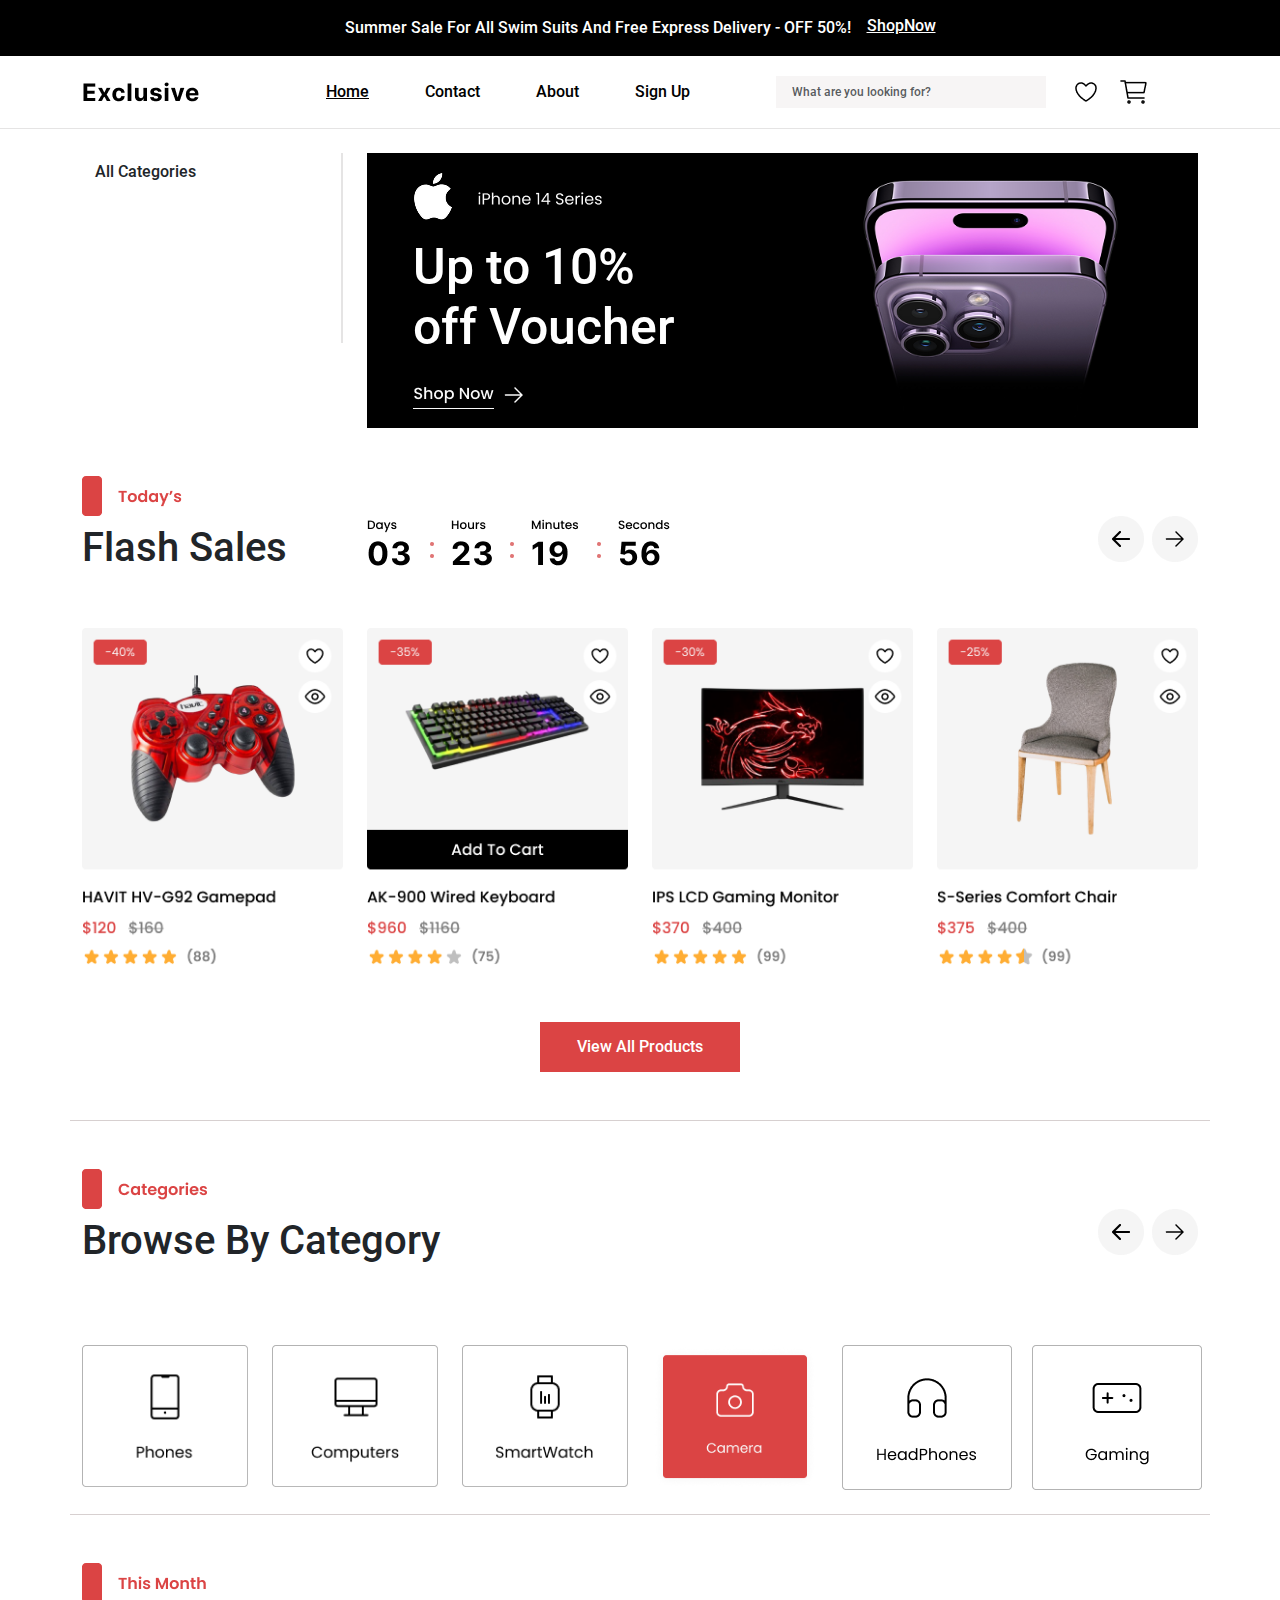
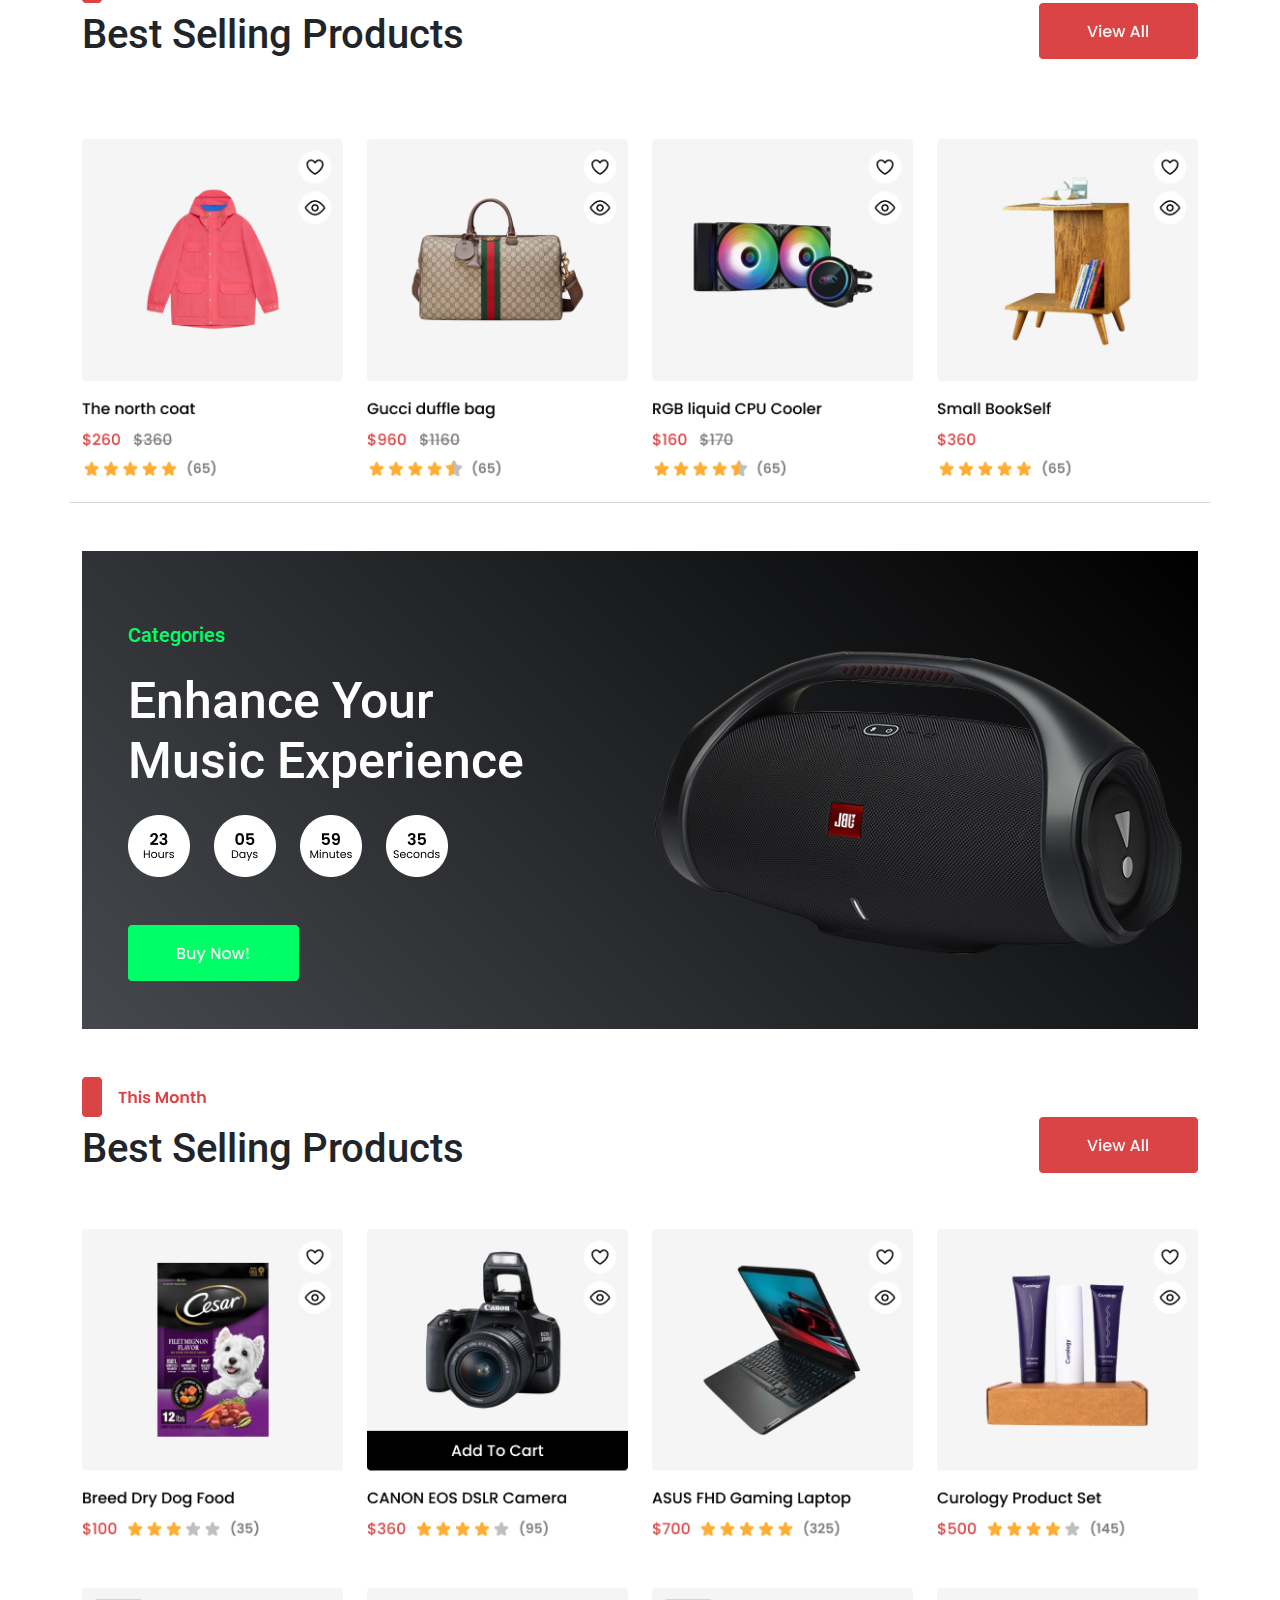
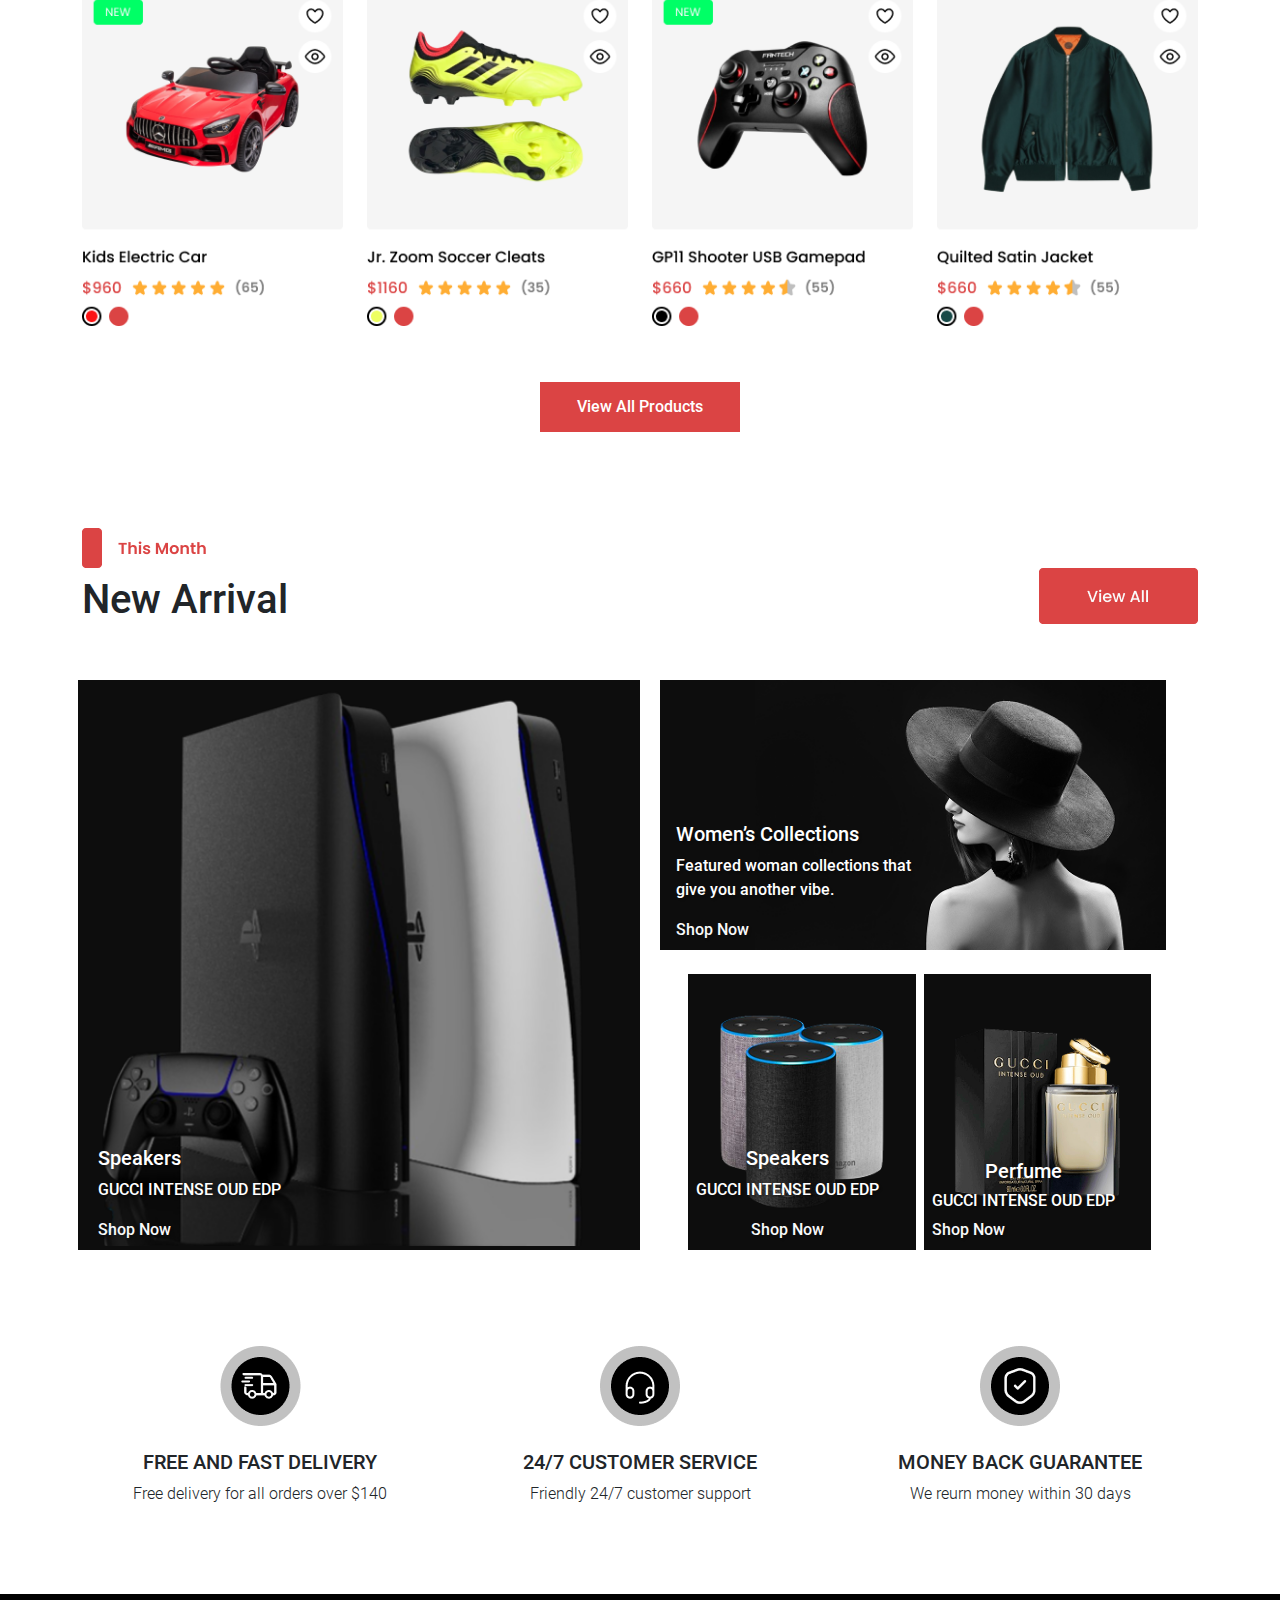
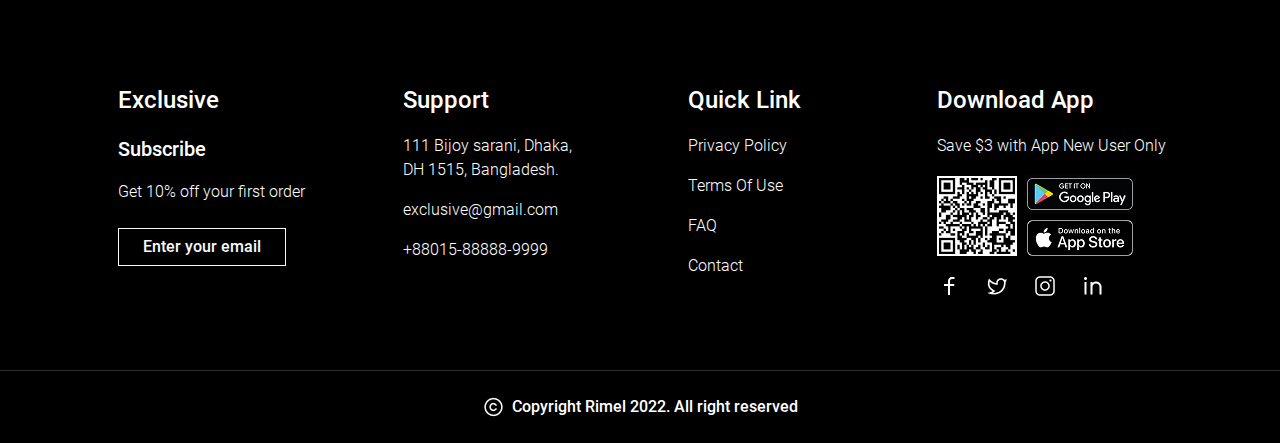
==== commit d8e4f027: "completed" ====
--- a/index.html
+++ b/index.html
@@ -29,16 +29,16 @@
                     <ul class="navbar-nav ms-auto me-auto mb-2 mb-lg-0">
                         <li class="nav-item">
                             <a class="nav-link active text-decoration-underline ps-5 fs-6" aria-current="page"
-                                href="#">Home</a>
+                                href="index.html">Home</a>
                         </li>
                         <li class="nav-item">
-                            <a class="nav-link active ps-5 fs-6" aria-current="page" href="#">Contact</a>
+                            <a class="nav-link active ps-5 fs-6" aria-current="page" href="contact.html">Contact</a>
                         </li>
                         <li class="nav-item">
-                            <a class="nav-link active ps-5 fs-6" aria-current="page" href="#">About</a>
+                            <a class="nav-link active ps-5 fs-6" aria-current="page" href="about.html">About</a>
                         </li>
                         <li class="nav-item">
-                            <a class="nav-link active ps-5 fs-6" aria-current="page" href="#">Sign Up</a>
+                            <a class="nav-link active ps-5 fs-6" aria-current="page" href="sign-up.html">Sign Up</a>
                         </li>
                     </ul>
                     <form class="d-flex me-5" role="search">
@@ -159,16 +159,16 @@
             <div class="container card-2-inner">
                 <div class="row gy-5 gx-4 text-lg-start text-center">
                     <div class="hover col-12 col-sm-12 col-md-6 col-lg-3">
-                        <img src="./assets/images/cards/Cart With Flat Discount.png" alt="" class="cursor">
-                    </div>
-                    <div class="hover col-12 col-sm-12 col-md-6 col-lg-3">
-                        <img src="./assets/images/cards/Cart With Flat Discount (1).png" alt="" class="cursor">
-                    </div>
-                    <div class="hover col-12 col-sm-12 col-md-6 col-lg-3">
-                        <img src="./assets/images/cards/Cart With Flat Discount (2).png" alt="" class="cursor">
-                    </div>
-                    <div class="hover col-12 col-sm-12 col-md-6 col-lg-3">
-                        <img src="./assets/images/cards/Cart With Flat Discount (3).png" alt="" class="cursor">
+                        <img src="./assets/images/cards/Cart With Flat Discount.png" alt="" class="cursor img-fluid">
+                    </div>
+                    <div class="hover col-12 col-sm-12 col-md-6 col-lg-3">
+                        <img src="./assets/images/cards/Cart With Flat Discount (1).png" alt="" class="cursor img-fluid">
+                    </div>
+                    <div class="hover col-12 col-sm-12 col-md-6 col-lg-3">
+                        <img src="./assets/images/cards/Cart With Flat Discount (2).png" alt="" class="cursor img-fluid">
+                    </div>
+                    <div class="hover col-12 col-sm-12 col-md-6 col-lg-3">
+                        <img src="./assets/images/cards/Cart With Flat Discount (3).png" alt="" class="cursor img-fluid">
                     </div>
                 </div>
                 <div class="button text-center py-5">
@@ -193,16 +193,16 @@
             <div class="container card-2-inner py-4">
                 <div class="row gy-5 gx-4 text-lg-start text-center">
                     <div class="hover col-12 col-sm-6 col-md-4 col-lg-2">
-                        <img src="./assets/images/cards/Category-Phone.png" alt="" class="cursor">
+                        <img src="./assets/images/cards/Category-Phone.png" alt="" class="cursor img-fluid">
                     </div>
                     <div class="hover col-12 col-sm-6 col-md-4 col-lg-2">
-                        <img src="./assets/images/cards/catego compu.png" alt="" class="cursor">
+                        <img src="./assets/images/cards/catego compu.png" alt="" class="cursor img-fluid">
                     </div>
                     <div class="hover col-12 col-sm-6 col-md-4 col-lg-2">
-                        <img src="./assets/images/cards/Category-watch.png" alt="" class="cursor">
+                        <img src="./assets/images/cards/Category-watch.png" alt="" class="cursor img-fluid">
                     </div>
                     <div class="hover col-12 col-sm-6 col-md-4 col-lg-2 ">
-                        <img src="./assets/images/cards/Category-camera.png" alt="" class="cursor">
+                        <img src="./assets/images/cards/Category-camera.png" alt="" class="cursor img-fluid">
                     </div>
                     <div class="hover col-12 col-sm-6 col-md-4 col-lg-2">
                         <img src="./assets/images/cards/Category-.png" alt="" class="cursor">
@@ -230,16 +230,16 @@
             <div class="container card-2-inner py-4">
                 <div class="row gy-5 gx-4 text-lg-start text-center">
                     <div class="hover col-12 col-sm-12 col-md-6 col-lg-3">
-                        <img src="./assets/images/cards/Cart.png" alt="" class="cursor">
-                    </div>
-                    <div class="hover col-12 col-sm-12 col-md-6 col-lg-3">
-                        <img src="./assets/images/cards/Cart (1).png" alt="" class="cursor">
-                    </div>
-                    <div class="hover col-12 col-sm-12 col-md-6 col-lg-3">
-                        <img src="./assets/images/cards/Cart (2).png" alt="" class="cursor">
-                    </div>
-                    <div class="hover col-12 col-sm-12 col-md-6 col-lg-3">
-                        <img src="./assets/images/cards/Cart (3).png" alt="" class="cursor">
+                        <img src="./assets/images/cards/Cart.png" alt="" class="cursor img-fluid">
+                    </div>
+                    <div class="hover col-12 col-sm-12 col-md-6 col-lg-3">
+                        <img src="./assets/images/cards/Cart (1).png" alt="" class="cursor img-fluid">
+                    </div>
+                    <div class="hover col-12 col-sm-12 col-md-6 col-lg-3">
+                        <img src="./assets/images/cards/Cart (2).png" alt="" class="cursor img-fluid">
+                    </div>
+                    <div class="hover col-12 col-sm-12 col-md-6 col-lg-3">
+                        <img src="./assets/images/cards/Cart (3).png" alt="" class="cursor img-fluid">
                     </div>
                 </div>
             </div>
@@ -285,16 +285,16 @@
             <div class="container ">
                 <div class="row gy-5 gx-4 text-lg-start text-center">
                     <div class="hover col-12 col-sm-12 col-md-6 col-lg-3">
-                        <img src="./assets/images/last-cards/Cart.png" alt="" class="cursor">
-                    </div>
-                    <div class="hover col-12 col-sm-12 col-md-6 col-lg-3">
-                        <img src="./assets/images/last-cards/camera.png" alt="" class="cursor">
-                    </div>
-                    <div class="hover col-12 col-sm-12 col-md-6 col-lg-3">
-                        <img src="./assets/images/last-cards/laptop.png" alt="" class="cursor">
-                    </div>
-                    <div class="hover col-12 col-sm-12 col-md-6 col-lg-3">
-                        <img src="./assets/images/last-cards/Property 25.png" alt="" class="cursor">
+                        <img src="./assets/images/last-cards/Cart.png" alt="" class="cursor img-fluid">
+                    </div>
+                    <div class="hover col-12 col-sm-12 col-md-6 col-lg-3">
+                        <img src="./assets/images/last-cards/camera.png" alt="" class="cursor img-fluid">
+                    </div>
+                    <div class="hover col-12 col-sm-12 col-md-6 col-lg-3">
+                        <img src="./assets/images/last-cards/laptop.png" alt="" class="cursor img-fluid">
+                    </div>
+                    <div class="hover col-12 col-sm-12 col-md-6 col-lg-3">
+                        <img src="./assets/images/last-cards/Property 25.png" alt="" class="cursor img-fluid">
                     </div>
                 </div>
             </div>
@@ -303,16 +303,16 @@
             <div class="container ">
                 <div class="row gy-5 gx-4 text-lg-start text-center">
                     <div class="hover col-12 col-sm-12 col-md-6 col-lg-3">
-                        <img src="./assets/images/last-cards/car.png" alt="" class="cursor">
-                    </div>
-                    <div class="hover col-12 col-sm-12 col-md-6 col-lg-3">
-                        <img src="./assets/images/last-cards/shoes.png" alt="" class="cursor">
-                    </div>
-                    <div class="hover col-12 col-sm-12 col-md-6 col-lg-3">
-                        <img src="./assets/images/last-cards/game.png" alt="" class="cursor">
-                    </div>
-                    <div class="hover col-12 col-sm-12 col-md-6 col-lg-3">
-                        <img src="./assets/images/last-cards/jacket.png" alt="" class="cursor">
+                        <img src="./assets/images/last-cards/car.png" alt="" class="cursor img-fluid">
+                    </div>
+                    <div class="hover col-12 col-sm-12 col-md-6 col-lg-3">
+                        <img src="./assets/images/last-cards/shoes.png" alt="" class="cursor img-fluid">
+                    </div>
+                    <div class="hover col-12 col-sm-12 col-md-6 col-lg-3">
+                        <img src="./assets/images/last-cards/game.png" alt="" class="cursor img-fluid">
+                    </div>
+                    <div class="hover col-12 col-sm-12 col-md-6 col-lg-3">
+                        <img src="./assets/images/last-cards/jacket.png" alt="" class="cursor img-fluid">
                     </div>
                 </div>
                 <div class="button text-center py-5">
@@ -336,7 +336,7 @@
         <div class="grid-1 mt-5">
             <div class="container">
                 <div class="row gy-4 gx-2">
-                    <div class="cards-image-2 col-12 col-sm-12 col-md-6 col-lg-6"
+                    <div class="cards-image-2 col-12 col-sm-12 col-md-12 col-lg-6"
                         style="background-image: url(./assets/images/crads-2/ps5-slim-goedkope-playstation_large\ 1.png);">
                         <div class="color-overlay-1 d-flex flex-column">
                             <h1 class="fs-5 mt-auto ms-3">Speakers</h1>
@@ -344,10 +344,10 @@
                             <a class="nav-link text-light mb-2 ms-3" aria-current="page" href="about.html">Shop Now</a>
                         </div>
                     </div>
-                    <div class="col-12 col-sm-12 col-md-6 col-lg-6">
+                    <div class="col-12 col-sm-12 col-md-12 col-lg-6">
                         <div class="row gy-4">
                             <div class="col-12 col-sm-12 col-md-12 col-lg-11 ms-lg-3">
-                                <div class="cards-image-3 grid-sec-2 col-12 col-sm-12 col-md-6 col-lg-6"
+                                <div class="cards-image-3 grid-sec-2 col-12 col-sm-12 col-md-12 col-lg-6"
                                     style="background-image: url(./assets/images/crads-2/attractive-woman-wearing-hat-posing-black-background\ 1.png);">
                                     <div class="color-overlay-1 d-flex flex-column">
                                         <h1 class="fs-5 mt-auto ms-3">Women’s Collections</h1>
@@ -356,9 +356,9 @@
                                     </div>
                                 </div>
                             </div>
-                            <div class="grid-3 col-12 col-sm-12 col-md-12 col-lg-12 gx-5 ms-lg-3">
+                            <div class="grid-3 col-12 col-sm-12 col-md-12 col-lg-12 gx-5 ms-lg-3 text-center">
                                 <div class="row third d-flex gx-3 gy-3">
-                                    <div class="cards-image col-12 col-sm-12 col-md-5 col-lg-5 ms-lg-4"
+                                    <div class="cards-image col-12 col-sm-12 col-md-12 col-lg-5 ms-xl-4 ms-0 text-center"
                                         style="background-image: url(./assets/images/crads-2/69-694768_amazon-echo-png-clipart-transparent-amazon-echo-png\ 1.png);">
                                         <div class="color-overlay d-flex flex-column">
                                             <h1 class="fs-5 mt-auto">Speakers</h1>
@@ -366,7 +366,7 @@
                                             <a class="nav-link text-light mb-2" aria-current="page" href="about.html">Shop Now</a>
                                         </div>
                                     </div>
-                                    <div class="cards-images col-12 col-sm-12 col-md-5 col-lg-5 ms-lg-5"
+                                    <div class="cards-images col-12 col-sm-12 col-md-12 col-lg-5 ms-lg-2 ms-0 text-center"
                                         style="background-image: url(./assets/images/crads-2/652e82cd70aa6522dd785109a455904c.png)">
                                         <div class="color-overlay d-flex justify-content-center flex-column">
                                             <h1 class="fs-5 mt-auto">Perfume</h1>
--- a/style.css
+++ b/style.css
@@ -34,7 +34,7 @@
     color: white;
 }
 
-.line-1 h4 a{
+.line-1 h4 a {
     color: white;
 }
 
@@ -72,6 +72,7 @@
     .none {
         display: block;
     }
+
     .block {
         display: none;
     }
@@ -97,7 +98,7 @@
     color: white;
 }
 
-.grid-1-card{
+.grid-1-card {
     background-color: black;
 }
 
@@ -112,7 +113,7 @@
     font-family: Roboto-light;
 }
 
-.text-grid-2 a{
+.text-grid-2 a {
     color: white;
 }
 
@@ -127,16 +128,13 @@
 
 .grid-3 {
     width: 590px;
-    height: 284px;
-}
-
-.third {
-    /* background-color: aquamarine; */
-}
-
-.second-grid{
-        background-color: black;
-    }
+    height: 100%;
+    overflow-y: hidden;
+}
+
+.second-grid {
+    background-color: black;
+}
 
 .cards-image {
     background-position: center;
@@ -152,18 +150,18 @@
 }
 
 .cards-images {
-        background-position: center;
-        background-size: 170px;
-        background-repeat: no-repeat;
-        min-height: 27vh;
-        position: relative;
-        color: white;
-        text-shadow: 2px 2px 2px rgba(0, 0, 0, .2);
-        cursor: pointer;
-        background-color: #0D0D0D;
-    }
-
-.cards-image-2{
+    background-position: center;
+    background-size: 170px;
+    background-repeat: no-repeat;
+    min-height: 27vh;
+    position: relative;
+    color: white;
+    text-shadow: 2px 2px 2px rgba(0, 0, 0, .2);
+    cursor: pointer;
+    background-color: #0D0D0D;
+}
+
+.cards-image-2 {
     background-position: center;
     background-size: contain;
     background-repeat: no-repeat;
@@ -210,7 +208,9 @@
     background-color: black;
     color: white;
     border-bottom: 1px solid rgb(44, 44, 44);
-}
+    cursor: pointer;
+}
+
 .btn {
     border-radius: 0;
 }
@@ -232,10 +232,6 @@
 
 .hover:hover {
     transform: scale(1.1);
-}
-
-.footer {
-    cursor: pointer;
 }
 
 .footer li:hover {
